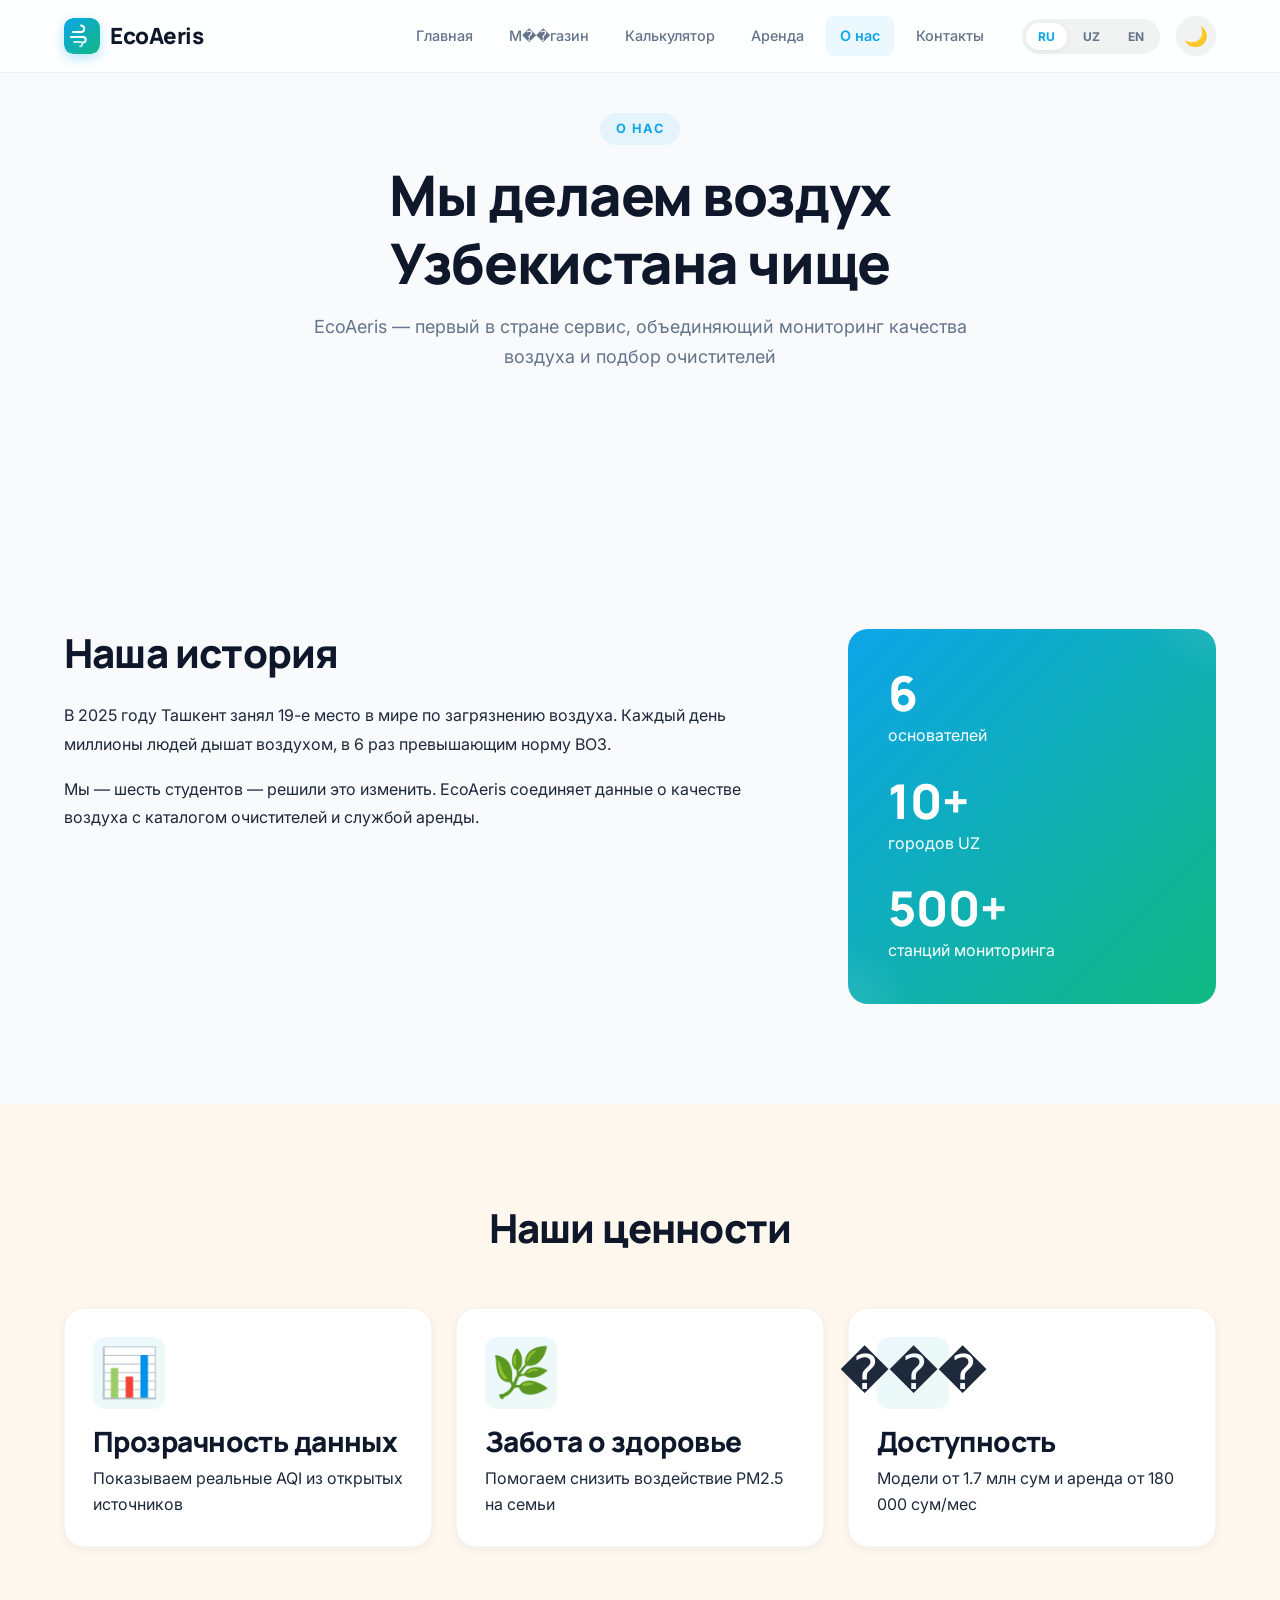
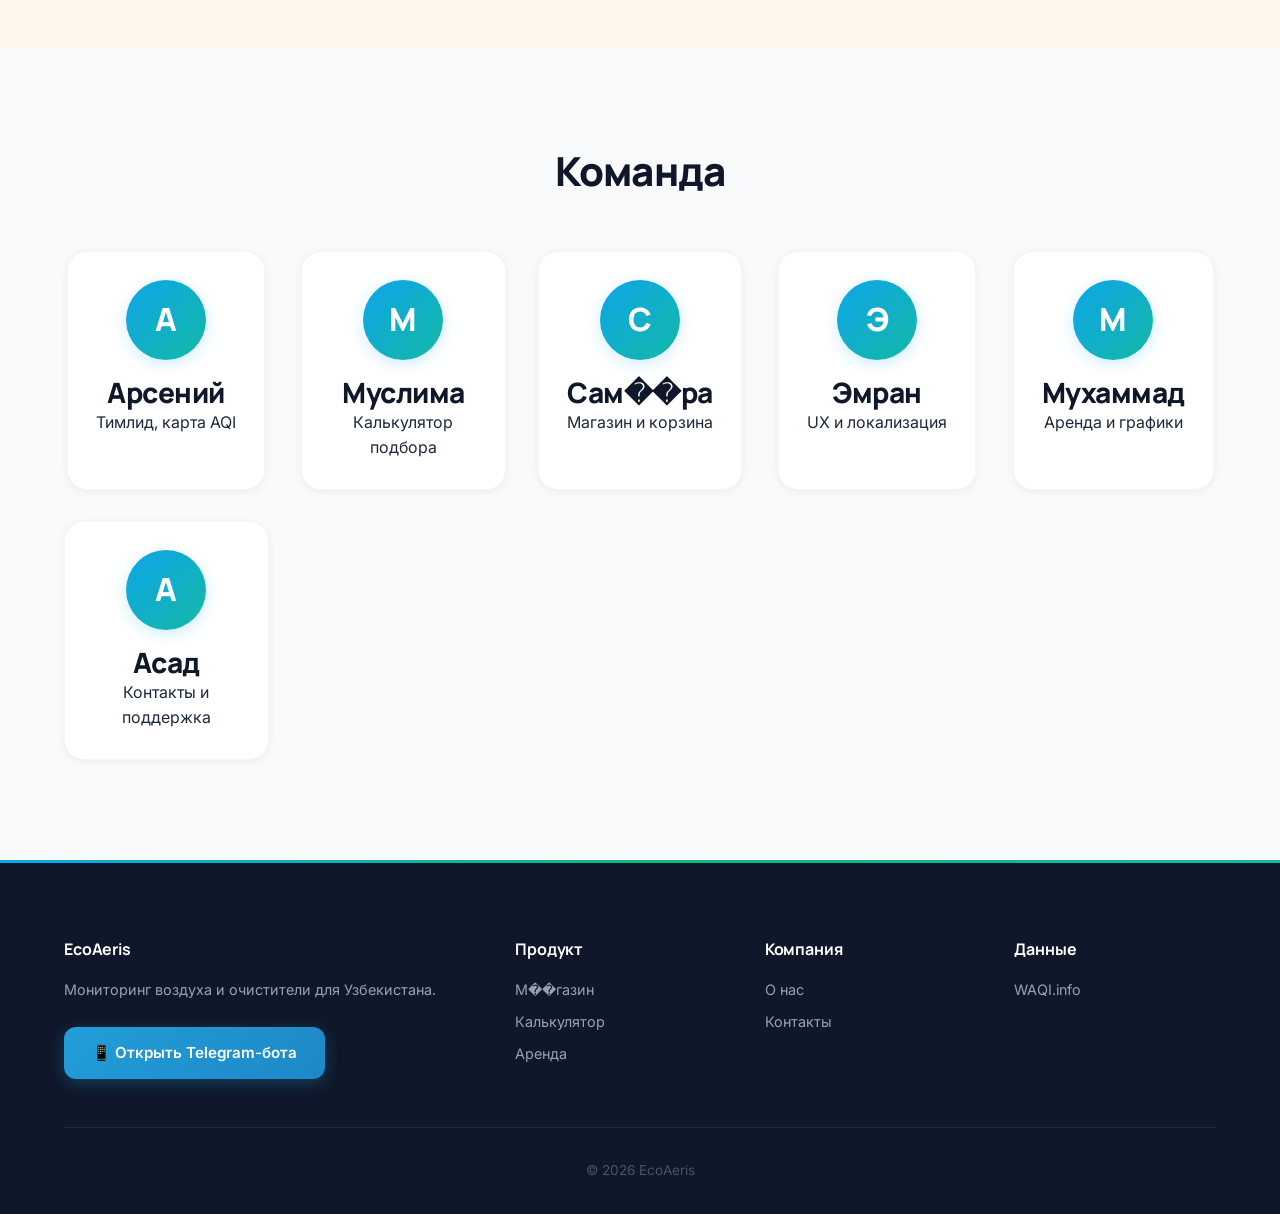
==== website/about.html @ d2a8dbe6 "EcoAeris — air quality monitoring & purifier rental website 6 pages: Home (AQI map), Shop (cart), Ca" ====
<!DOCTYPE html>
<html lang="ru" data-theme="light">
<head>
  <meta charset="UTF-8">
  <link rel="icon" href="favicon.svg" type="image/svg+xml">
  <meta name="viewport" content="width=device-width, initial-scale=1.0">
  <title>EcoAeris — О нас и наша миссия</title>

  <link rel="preconnect" href="https://fonts.googleapis.com">
  <link rel="preconnect" href="https://fonts.gstatic.com" crossorigin>
  <link href="https://fonts.googleapis.com/css2?family=Inter:wght@400;500;600&family=Manrope:wght@700;800&display=swap" rel="stylesheet">

  <link rel="stylesheet" href="assets/css/base.css">
  <link rel="stylesheet" href="assets/css/layout.css">
  <link rel="stylesheet" href="assets/css/components.css">
  <link rel="stylesheet" href="assets/css/about.css">
</head>
<body>

  <!-- HEADER с переключателями (это моё добавление — добавить во все страницы) -->
  <header class="site-header">
    <div class="container site-header__inner">
      <a href="index.html" class="logo"><img src="assets/images/logo.svg" alt="EcoAeris" class="logo__icon" width="36" height="36"><span>EcoAeris</span></a>
      <button class="nav-toggle" aria-label="Меню">☰</button>
      <nav class="nav">
        <a href="index.html" class="nav__link" data-i18n="nav.home">Главная</a>
        <a href="shop.html" class="nav__link" data-i18n="nav.shop">Магазин</a>
        <a href="calculator.html" class="nav__link" data-i18n="nav.calc">Калькулятор</a>
        <a href="pricing.html" class="nav__link" data-i18n="nav.rent">Аренда</a>
        <a href="about.html" class="nav__link active" data-i18n="nav.about">О нас</a>
        <a href="contact.html" class="nav__link" data-i18n="nav.contact">Контак��ы</a>

        <!-- Переключатель языка -->
        <div class="lang-switcher">
          <button class="lang-btn active" data-lang="ru">RU</button>
          <button class="lang-btn" data-lang="uz">UZ</button>
          <button class="lang-btn" data-lang="en">EN</button>
        </div>

        <!-- Переключатель темы -->
        <button class="theme-toggle" id="theme-toggle" aria-label="Переключить тему">
          <span class="theme-toggle__icon">���</span>
        </button>
      </nav>
    </div>
  </header>

  <main>
    <!-- HERO -->
    <section class="section about-hero">
      <div class="container">
        <header class="section__header">
          <span class="section__kicker" data-i18n="about.kicker">О нас</span>
          <h1 data-i18n="about.hero.title">Мы делаем воздух Узбекистана чище</h1>
          <p class="section__subtitle" data-i18n="about.hero.subtitle">
            EcoAeris — первый в стране сервис, объединяющий мониторинг качества воздуха и подбор очистителей
          </p>
        </header>
      </div>
    </section>

    <!-- STORY -->
    <section class="section">
      <div class="container about-grid">
        <article class="story-card">
          <h2 data-i18n="about.story.title">Наша история</h2>
          <p data-i18n="about.story.p1">
            В 2025 году Ташкент занял 19-е место в мире по загрязнению воздуха. Каждый день миллионы людей дышат воздухом, в 6 раз превышающим норму ВОЗ. При этом в стране не было ни одного сервиса, который одновременно показывает качество воздуха и помогает выбрать очиститель.
          </p>
          <p data-i18n="about.story.p2">
            Мы — шесть студентов — решили это изменить. EcoAeris соединяет данные о качестве воздуха с каталогом очистителей и службой аренды для бизнеса.
          </p>
        </article>
        <aside class="story-stats">
          <div class="stat"><b>6</b><span data-i18n="about.story.stat1">основателей</span></div>
          <div class="stat"><b>10+</b><span data-i18n="about.story.stat2">городов UZ</span></div>
          <div class="stat"><b>500+</b><span data-i18n="about.story.stat3">станций мониторинга</span></div>
        </aside>
      </div>
    </section>

    <!-- MISSION -->
    <section class="section section--warm">
      <div class="container">
        <header class="section__header">
          <h2 data-i18n="about.mission.title">Наши ценности</h2>
        </header>
        <div class="values-grid">
          <article class="card value-card">
            <div class="value-card__icon">📊</div>
            <h3 data-i18n="about.value1.title">Прозрачность данн��х</h3>
            <p data-i18n="about.value1.text">Показываем реальные AQI из открытых источников, без маркетинговых уловок</p>
          </article>
          <article class="card value-card">
            <div class="value-card__icon">🌿</div>
            <h3 data-i18n="about.value2.title">З��бота о здоровье</h3>
            <p data-i18n="about.value2.text">Помогаем снизить воздействие PM2.5 на семьи и сотрудников</p>
          </article>
          <article class="card value-card">
            <div class="value-card__icon">���</div>
            <h3 data-i18n="about.value3.title">Доступность</h3>
            <p data-i18n="about.value3.text">Модели от 1.7 млн сум и аренда от 180 000 сум/мес для любого бюджета</p>
          </article>
        </div>
      </div>
    </section>

    <!-- TEAM -->
    <section class="section">
      <div class="container">
        <header class="section__header">
          <h2 data-i18n="about.team.title">Команда</h2>
        </header>
        <div class="team-grid">
          <article class="card team-member">
            <div class="team-member__avatar">А</div>
            <h3>Арсений</h3>
            <p data-i18n="about.team.role.lead">Тимлид, карта AQI</p>
          </article>
          <article class="card team-member">
            <div class="team-member__avatar">М</div>
            <h3>Муслима</h3>
            <p data-i18n="about.team.role.calc">Калькулятор подбора</p>
          </article>
          <article class="card team-member">
            <div class="team-member__avatar">С</div>
            <h3>Сам��ра</h3>
            <p data-i18n="about.team.role.shop">Магазин и корзина</p>
          </article>
          <article class="card team-member">
            <div class="team-member__avatar">Э</div>
            <h3>Эмран</h3>
            <p data-i18n="about.team.role.ux">UX и локализаци��</p>
          </article>
          <article class="card team-member">
            <div class="team-member__avatar">М</div>
            <h3>Мухаммад</h3>
            <p data-i18n="about.team.role.data">Аренда и графики</p>
          </article>
          <article class="card team-member">
            <div class="team-member__avatar">А</div>
            <h3>Асад</h3>
            <p data-i18n="about.team.role.support">Контакты и подде��жка</p>
          </article>
        </div>
      </div>
    </section>
  </main>

  <!-- FOOTER (одинаковый + i18n) -->
  <footer class="site-footer">
    <div class="container">
      <div class="footer__grid">
        <div>
          <h3 class="footer__title">EcoAeris</h3>
          <p data-i18n="footer.tagline">Мониторинг воздуха и очистители для Узбекистана.</p>
          <a href="https://t.me/EcoAerisBot" target="_blank" class="footer__tg-btn" data-i18n="footer.bot">📱 Открыть Telegram-бота</a>
        </div>
        <div>
          <h4 class="footer__title" data-i18n="footer.product">Продукт</h4>
          <p><a href="shop.html" data-i18n="nav.shop">Магазин</a></p>
          <p><a href="calculator.html" data-i18n="nav.calc">Каль��улятор</a></p>
          <p><a href="pricing.html" data-i18n="nav.rent">��ренда</a></p>
        </div>
        <div>
          <h4 class="footer__title" data-i18n="footer.company">Компания</h4>
          <p><a href="about.html" data-i18n="nav.about">О нас</a></p>
          <p><a href="contact.html" data-i18n="nav.contact">Контакты</a></p>
        </div>
        <div>
          <h4 class="footer__title" data-i18n="footer.data">Да��ные</h4>
          <p>WAQI.info</p>
        </div>
      </div>
      <div class="footer__bottom">© <span id="footer-year">2026</span> EcoAeris</div>
    </div>
  </footer>

  <script src="assets/js/main.js"></script>
  <script src="assets/js/about.js"></script>
</body>
</html>
---- website/assets/css/base.css ----
/* ============================================================
   EcoAeris — BASE styles
   Переменные, reset, базовая типографика.
   Этот файл НЕ МЕНЯЕМ без согласования с тимлидом!
   ============================================================ */

/* --- CSS-переменные: палитра и размеры --- */
:root {
  /* Основная палитра бренда */
  --color-primary: #0EA5E9;        /* Небесно-голубой — акцент "воздух" */
  --color-primary-dark: #0284C7;   /* Тёмный голубой для hover */
  --color-secondary: #10B981;      /* Изумрудный — эко, clean */
  --color-secondary-dark: #059669;
  --color-accent: #14B8A6;         /* Бирюзовый */
  --color-warm: #FEF7ED;           /* Тёплый кремовый — фон секций */
  --color-danger: #EF4444;

  /* Нейтральные */
  --color-dark: #0F172A;           /* Slate 900 — тёмный текст */
  --color-text: #1E293B;           /* Основной текст */
  --color-muted: #64748B;          /* Серый второстепенный */
  --color-border: #E2E8F0;         /* Границы */
  --color-bg: #F8FAFC;             /* Фон страницы */
  --color-bg-alt: #F1F5F9;         /* Альтернативный фон */
  --color-white: #FFFFFF;

  /* AQI-цвета по US EPA (используем в карте и графиках) */
  --aqi-good: #00E400;
  --aqi-moderate: #FFFF00;
  --aqi-usg: #FF7E00;
  --aqi-unhealthy: #FF0000;
  --aqi-very-unhealthy: #8F3F97;
  --aqi-hazardous: #7E0023;

  /* Типографика */
  --font-heading: 'Manrope', 'Segoe UI', sans-serif;
  --font-body: 'Inter', 'Segoe UI', sans-serif;

  /* Размеры */
  --container-max: 1200px;
  --header-h: 72px;
  --radius-xs: 6px;
  --radius-sm: 8px;
  --radius-md: 12px;
  --radius-lg: 20px;
  --radius-xl: 28px;

  /* Тени */
  --shadow-xs: 0 1px 3px rgba(15, 23, 42, 0.04);
  --shadow-sm: 0 2px 8px rgba(15, 23, 42, 0.06);
  --shadow-md: 0 8px 24px rgba(15, 23, 42, 0.08);
  --shadow-lg: 0 20px 48px rgba(15, 23, 42, 0.12);
  --shadow-xl: 0 32px 64px rgba(15, 23, 42, 0.16);
  --shadow-primary: 0 8px 24px rgba(14, 165, 233, 0.25);

  /* Переходы */
  --transition: 0.3s cubic-bezier(0.4, 0, 0.2, 1);
  --transition-fast: 0.15s ease;
  --transition-slow: 0.5s cubic-bezier(0.4, 0, 0.2, 1);
}

/* --- Тёмная тема (активируется атрибутом data-theme="dark" на <html>) --- */
[data-theme="dark"] {
  --color-text: #F1F5F9;
  --color-dark: #F8FAFC;
  --color-bg: #0F172A;
  --color-bg-alt: #1E293B;
  --color-white: #1E293B;
  --color-muted: #94A3B8;
  --color-border: #334155;
  --color-warm: #1E293B;
}

/* --- Reset: обнуляем отступы и рамки --- */
*,
*::before,
*::after {
  margin: 0;
  padding: 0;
  box-sizing: border-box;
}

html {
  scroll-behavior: smooth;
  -webkit-text-size-adjust: 100%;
}

body {
  font-family: var(--font-body);
  font-size: 16px;
  line-height: 1.6;
  color: var(--color-text);
  background: var(--color-bg);
  -webkit-font-smoothing: antialiased;
  -moz-osx-font-smoothing: grayscale;
  overflow-x: hidden;
}

main {
  min-height: calc(100vh - var(--header-h));
}

/* --- Типографика --- */
h1, h2, h3, h4, h5, h6 {
  font-family: var(--font-heading);
  font-weight: 800;
  line-height: 1.2;
  color: var(--color-dark);
  letter-spacing: -0.02em;
  text-rendering: optimizeLegibility;
}

h1 { font-size: clamp(2rem, 5vw, 3.5rem); }
h2 { font-size: clamp(1.5rem, 4vw, 2.5rem); }
h3 { font-size: clamp(1.25rem, 3vw, 1.75rem); }

p { margin-bottom: 0; }

a {
  color: var(--color-primary);
  text-decoration: none;
  transition: color var(--transition);
}

a:hover {
  color: var(--color-secondary);
}

img {
  max-width: 100%;
  height: auto;
  display: block;
}

button {
  font-family: var(--font-body);
}

/* --- Утилиты --- */
.container {
  max-width: var(--container-max);
  margin: 0 auto;
  padding: 0 24px;
}

.section {
  padding: 100px 0;
}

.section--warm { background: var(--color-warm); }

/* Section header/kicker (shared across pages) */
.section__header {
  text-align: center;
  margin-bottom: 56px;
  max-width: 700px;
  margin-left: auto;
  margin-right: auto;
}

.section__kicker {
  display: inline-block;
  padding: 6px 16px;
  background: rgba(14, 165, 233, 0.08);
  color: var(--color-primary);
  font-size: 0.8rem;
  font-weight: 700;
  border-radius: 999px;
  margin-bottom: 16px;
  text-transform: uppercase;
  letter-spacing: 1.5px;
}

.section__subtitle {
  color: var(--color-muted);
  margin-top: 16px;
  font-size: 1.125rem;
  line-height: 1.7;
}

/* --- Скрытие для скринридеров --- */
.sr-only {
  position: absolute;
  width: 1px;
  height: 1px;
  padding: 0;
  margin: -1px;
  overflow: hidden;
  clip: rect(0, 0, 0, 0);
  border: 0;
}

/* --- Анимации появления --- */
@keyframes fadeInUp {
  from { opacity: 0; transform: translateY(24px); }
  to   { opacity: 1; transform: translateY(0); }
}

@keyframes fadeIn {
  from { opacity: 0; }
  to   { opacity: 1; }
}

/* --- Выделение текста --- */
::selection {
  background: rgba(14, 165, 233, 0.2);
  color: var(--color-dark);
}

/* --- Скроллбар --- */
::-webkit-scrollbar { width: 8px; }
::-webkit-scrollbar-track { background: var(--color-bg); }
::-webkit-scrollbar-thumb {
  background: var(--color-border);
  border-radius: 999px;
}
::-webkit-scrollbar-thumb:hover { background: var(--color-muted); }

/* --- Адаптив --- */
@media (max-width: 768px) {
  .section { padding: 60px 0; }
  .container { padding: 0 16px; }
  .section__header { margin-bottom: 40px; }
}

@media (max-width: 480px) {
  .section { padding: 48px 0; }
  html { font-size: 15px; }
}
---- website/assets/css/layout.css ----
/* ============================================================
   EcoAeris — LAYOUT
   Общий header, nav, footer. Одинаковые на всех 6 страницах.
   ============================================================ */

/* --- Header (glassmorphism) --- */
.site-header {
  position: sticky;
  top: 0;
  z-index: 100;
  background: rgba(255, 255, 255, 0.85);
  backdrop-filter: blur(20px);
  -webkit-backdrop-filter: blur(20px);
  border-bottom: 1px solid rgba(15, 23, 42, 0.06);
  transition: box-shadow var(--transition), background var(--transition);
}

.site-header:hover {
  background: rgba(255, 255, 255, 0.95);
  box-shadow: var(--shadow-sm);
}

.site-header__inner {
  display: flex;
  align-items: center;
  justify-content: space-between;
  height: var(--header-h);
}

/* --- Логотип --- */
.logo {
  display: flex;
  align-items: center;
  gap: 10px;
  font-family: var(--font-heading);
  font-size: 1.4rem;
  font-weight: 800;
  color: var(--color-dark);
  letter-spacing: -0.02em;
  transition: transform var(--transition);
}

.logo:hover {
  transform: scale(1.03);
  color: var(--color-dark);
}

.logo__icon {
  width: 36px;
  height: 36px;
  border-radius: 9px;
  display: block;
  flex-shrink: 0;
  box-shadow: 0 4px 12px rgba(14, 165, 233, 0.3);
  transition: transform var(--transition), box-shadow var(--transition);
}

.logo:hover .logo__icon {
  transform: rotate(-5deg) scale(1.08);
  box-shadow: 0 6px 16px rgba(14, 165, 233, 0.4);
}

/* --- Навигация --- */
.nav {
  display: flex;
  gap: 8px;
  align-items: center;
}

.nav__link {
  color: var(--color-muted);
  font-weight: 500;
  font-size: 0.9rem;
  padding: 8px 14px;
  border-radius: var(--radius-sm);
  position: relative;
  transition: all var(--transition);
}

.nav__link:hover {
  color: var(--color-primary);
  background: rgba(14, 165, 233, 0.06);
}

.nav__link.active {
  color: var(--color-primary);
  background: rgba(14, 165, 233, 0.08);
  font-weight: 600;
}

/* --- Мобильное меню --- */
.nav-toggle {
  display: none;
  background: none;
  border: none;
  font-size: 1.4rem;
  cursor: pointer;
  width: 44px;
  height: 44px;
  border-radius: var(--radius-sm);
  transition: background var(--transition);
  color: var(--color-dark);
}

.nav-toggle:hover {
  background: var(--color-bg-alt);
}

@media (max-width: 768px) {
  .nav {
    display: none;
    animation: fadeInUp 0.3s ease;
  }
  .nav.open {
    display: flex;
    position: fixed;
    top: var(--header-h);
    right: 0;
    left: 0;
    bottom: 0;
    flex-direction: column;
    background: rgba(255, 255, 255, 0.98);
    backdrop-filter: blur(20px);
    -webkit-backdrop-filter: blur(20px);
    padding: 24px;
    gap: 4px;
    overflow-y: auto;
  }
  .nav.open .nav__link {
    font-size: 1.1rem;
    padding: 14px 16px;
    border-radius: var(--radius-md);
  }
  .nav.open .nav__link:hover,
  .nav.open .nav__link.active {
    background: rgba(14, 165, 233, 0.08);
  }
  .nav-toggle { display: flex; align-items: center; justify-content: center; }
}

/* --- Footer --- */
.site-footer {
  background: var(--color-dark);
  color: #94A3B8;
  padding: 80px 0 32px;
  position: relative;
}

/* Градиентная линия сверху */
.site-footer::before {
  content: '';
  position: absolute;
  top: 0;
  left: 0;
  right: 0;
  height: 3px;
  background: linear-gradient(90deg, var(--color-primary), var(--color-secondary), var(--color-accent));
}

.site-footer a {
  color: #94A3B8;
  transition: color var(--transition);
}
.site-footer a:hover { color: white; }

.footer__grid {
  display: grid;
  grid-template-columns: 2fr 1fr 1fr 1fr;
  gap: 48px;
  margin-bottom: 48px;
  align-items: start;
}

.footer__title {
  color: white;
  font-weight: 700;
  margin-bottom: 20px;
  font-size: 1rem;
  letter-spacing: -0.01em;
}

.footer__grid p {
  margin-bottom: 10px;
  font-size: 0.9rem;
  line-height: 1.5;
}

.footer__tg-btn {
  display: inline-flex;
  align-items: center;
  gap: 10px;
  padding: 14px 28px;
  background: linear-gradient(135deg, #229ED9, #1E88C7);
  color: white !important;
  border-radius: var(--radius-md);
  font-weight: 600;
  font-size: 0.95rem;
  transition: all var(--transition);
  margin-top: 16px;
  box-shadow: 0 4px 16px rgba(34, 158, 217, 0.3);
}

.footer__tg-btn:hover {
  transform: translateY(-3px);
  box-shadow: 0 8px 24px rgba(34, 158, 217, 0.4);
}

.footer__bottom {
  padding-top: 32px;
  border-top: 1px solid rgba(255, 255, 255, 0.08);
  text-align: center;
  font-size: 0.85rem;
  color: #475569;
}

@media (max-width: 768px) {
  .footer__grid {
    grid-template-columns: 1fr 1fr;
    gap: 32px;
  }
  .site-footer { padding: 60px 0 24px; }
}

@media (max-width: 480px) {
  .footer__grid {
    grid-template-columns: 1fr;
    gap: 24px;
  }
}
---- website/assets/css/components.css ----
/* ============================================================
   EcoAeris — COMPONENTS
   Переиспользуемые UI-компоненты (кнопки, карточки, бейджи).
   ============================================================ */

/* --- Кнопки --- */
.btn {
  display: inline-flex;
  align-items: center;
  justify-content: center;
  gap: 8px;
  padding: 12px 28px;
  border-radius: var(--radius-md);
  font-family: var(--font-body);
  font-weight: 600;
  font-size: 0.95rem;
  cursor: pointer;
  border: none;
  transition: all var(--transition);
  text-decoration: none;
  position: relative;
  overflow: hidden;
  white-space: nowrap;
}

.btn--primary {
  background: linear-gradient(135deg, var(--color-primary), var(--color-primary-dark));
  color: white;
  box-shadow: 0 4px 14px rgba(14, 165, 233, 0.25);
}

.btn--primary:hover {
  background: linear-gradient(135deg, var(--color-primary-dark), var(--color-primary));
  color: white;
  transform: translateY(-2px);
  box-shadow: 0 8px 24px rgba(14, 165, 233, 0.35);
}

.btn--primary:active {
  transform: translateY(0);
  box-shadow: 0 2px 8px rgba(14, 165, 233, 0.2);
}

.btn--secondary {
  background: transparent;
  color: var(--color-primary);
  border: 2px solid var(--color-primary);
}

.btn--secondary:hover {
  background: var(--color-primary);
  color: white;
  transform: translateY(-2px);
  box-shadow: var(--shadow-primary);
}

.btn--large {
  padding: 16px 36px;
  font-size: 1.05rem;
}

.btn:disabled {
  opacity: 0.5;
  cursor: not-allowed;
  transform: none !important;
  box-shadow: none !important;
}

/* --- Карточка (универсальная) --- */
.card {
  background: var(--color-white);
  border-radius: var(--radius-lg);
  padding: 28px;
  box-shadow: var(--shadow-sm);
  border: 1px solid rgba(15, 23, 42, 0.04);
  transition: transform var(--transition), box-shadow var(--transition);
}

.card:hover {
  transform: translateY(-6px);
  box-shadow: var(--shadow-md);
}

/* --- AQI-бейдж: цвет зависит от значения --- */
.aqi-badge {
  display: inline-flex;
  align-items: center;
  gap: 6px;
  padding: 6px 14px;
  border-radius: 999px;
  font-weight: 700;
  font-size: 0.8rem;
  color: white;
  letter-spacing: 0.3px;
  white-space: nowrap;
}

.aqi-badge--good { background: var(--aqi-good); color: #064E3B; }
.aqi-badge--moderate { background: var(--aqi-moderate); color: #78350F; }
.aqi-badge--usg { background: var(--aqi-usg); color: white; }
.aqi-badge--unhealthy { background: var(--aqi-unhealthy); color: white; }
.aqi-badge--very-unhealthy { background: var(--aqi-very-unhealthy); color: white; }
.aqi-badge--hazardous { background: var(--aqi-hazardous); color: white; }

/* --- Пустое состояние --- */
.empty {
  text-align: center;
  color: var(--color-muted);
  padding: 48px 24px;
  font-size: 1rem;
}
---- website/assets/css/about.css ----
/* ============================================================
   ABOUT — improved CSS
   Dark theme via [data-theme] + smooth transitions + entrance anims
   ============================================================ */

/* --- Entrance animations --- */
@keyframes aboutFadeInUp {
  from { opacity: 0; transform: translateY(28px); }
  to   { opacity: 1; transform: translateY(0); }
}

@keyframes aboutScaleIn {
  from { opacity: 0; transform: scale(0.92); }
  to   { opacity: 1; transform: scale(1); }
}

@keyframes aboutSlideInLeft {
  from { opacity: 0; transform: translateX(-32px); }
  to   { opacity: 1; transform: translateX(0); }
}

@keyframes aboutSlideInRight {
  from { opacity: 0; transform: translateX(32px); }
  to   { opacity: 1; transform: translateX(0); }
}

@keyframes avatarPulse {
  0%, 100% { box-shadow: 0 0 0 0 rgba(14, 165, 233, 0.3); }
  50%      { box-shadow: 0 0 0 10px rgba(14, 165, 233, 0); }
}

/* --- Body transition for theme switching --- */
body {
  transition: background-color var(--transition-slow), color var(--transition-slow);
}

/* --- Lang switcher in header --- */
.lang-switcher {
  display: flex;
  gap: 4px;
  background: rgba(0, 0, 0, 0.05);
  border-radius: 999px;
  padding: 4px;
  margin-left: 16px;
  transition: background var(--transition);
}

[data-theme="dark"] .lang-switcher {
  background: rgba(255, 255, 255, 0.08);
}

.lang-btn {
  padding: 6px 12px;
  border: 0;
  background: transparent;
  border-radius: 999px;
  font-family: var(--font-body);
  font-size: 0.75rem;
  font-weight: 700;
  cursor: pointer;
  color: var(--color-muted);
  transition: all var(--transition);
  position: relative;
  overflow: hidden;
}

.lang-btn::before {
  content: "";
  position: absolute;
  inset: 0;
  border-radius: 999px;
  background: linear-gradient(135deg, var(--color-primary), var(--color-secondary));
  opacity: 0;
  transition: opacity var(--transition);
  z-index: 0;
}

.lang-btn:hover {
  color: var(--color-primary);
}

.lang-btn.active {
  background: var(--color-white);
  color: var(--color-primary);
  box-shadow: var(--shadow-sm);
}

.lang-btn.active:hover::before {
  opacity: 0;
}

[data-theme="dark"] .lang-btn {
  color: var(--color-muted);
}

[data-theme="dark"] .lang-btn.active {
  background: rgba(255, 255, 255, 0.12);
  color: var(--color-primary);
  box-shadow: 0 2px 8px rgba(14, 165, 233, 0.15);
}

/* --- Theme toggle button --- */
.theme-toggle {
  width: 40px;
  height: 40px;
  border: 0;
  border-radius: 50%;
  background: rgba(0, 0, 0, 0.05);
  cursor: pointer;
  font-size: 1.2rem;
  margin-left: 8px;
  transition: transform var(--transition), background var(--transition),
              box-shadow var(--transition);
  display: inline-flex;
  align-items: center;
  justify-content: center;
}

.theme-toggle:hover {
  transform: rotate(20deg) scale(1.1);
  background: rgba(14, 165, 233, 0.1);
  box-shadow: 0 0 0 4px rgba(14, 165, 233, 0.08);
}

.theme-toggle:active {
  transform: rotate(20deg) scale(0.95);
}

[data-theme="dark"] .theme-toggle {
  background: rgba(255, 255, 255, 0.08);
}

[data-theme="dark"] .theme-toggle:hover {
  background: rgba(255, 255, 255, 0.14);
  box-shadow: 0 0 0 4px rgba(250, 204, 21, 0.1);
}

/* --- Hero --- */
.about-hero {
  padding-top: 40px;
  animation: aboutFadeInUp 0.7s ease-out both;
}

/* --- Story (two columns) --- */
.about-grid {
  display: grid;
  grid-template-columns: 2fr 1fr;
  gap: 48px;
  align-items: start;
}

.story-card {
  animation: aboutSlideInLeft 0.6s ease-out both;
  animation-delay: 0.15s;
}

.story-card h2 {
  margin-bottom: 24px;
}

.story-card p {
  margin-bottom: 16px;
  line-height: 1.8;
  color: var(--color-text);
}

/* --- Story stats sidebar --- */
.story-stats {
  background: linear-gradient(135deg, var(--color-primary), var(--color-secondary));
  padding: 40px;
  border-radius: var(--radius-lg);
  color: white;
  display: flex;
  flex-direction: column;
  gap: 28px;
  position: relative;
  overflow: hidden;
  animation: aboutSlideInRight 0.6s ease-out both;
  animation-delay: 0.25s;
}

.story-stats::before {
  content: "";
  position: absolute;
  top: -40%;
  right: -30%;
  width: 200px;
  height: 200px;
  background: radial-gradient(circle, rgba(255, 255, 255, 0.15) 0%, transparent 70%);
  border-radius: 50%;
  pointer-events: none;
}

.story-stats::after {
  content: "";
  position: absolute;
  bottom: -20%;
  left: -20%;
  width: 140px;
  height: 140px;
  background: radial-gradient(circle, rgba(255, 255, 255, 0.1) 0%, transparent 70%);
  border-radius: 50%;
  pointer-events: none;
}

.stat {
  position: relative;
  z-index: 1;
  transition: transform var(--transition);
}

.stat:hover {
  transform: translateX(4px);
}

.stat b {
  font-family: var(--font-heading);
  font-size: 3rem;
  font-weight: 800;
  display: block;
  line-height: 1;
  margin-bottom: 6px;
  background: linear-gradient(135deg, #fff 30%, rgba(255, 255, 255, 0.75));
  -webkit-background-clip: text;
  -webkit-text-fill-color: transparent;
  background-clip: text;
}

/* --- Values grid --- */
.values-grid {
  display: grid;
  grid-template-columns: repeat(auto-fit, minmax(260px, 1fr));
  gap: 24px;
  justify-items: center;
}

.value-card {
  animation: aboutFadeInUp 0.5s ease-out both;
  transition: transform var(--transition), box-shadow var(--transition);
}

.value-card:nth-child(1) { animation-delay: 0.1s; }
.value-card:nth-child(2) { animation-delay: 0.2s; }
.value-card:nth-child(3) { animation-delay: 0.3s; }
.value-card:nth-child(4) { animation-delay: 0.4s; }

.value-card:hover {
  transform: translateY(-4px);
  box-shadow: var(--shadow-lg);
}

.value-card__icon {
  font-size: 3rem;
  margin-bottom: 16px;
  width: 72px;
  height: 72px;
  display: flex;
  align-items: center;
  justify-content: center;
  border-radius: var(--radius-md);
  background: linear-gradient(135deg, rgba(14, 165, 233, 0.08), rgba(16, 185, 129, 0.08));
  transition: transform var(--transition), background var(--transition);
}

.value-card:hover .value-card__icon {
  transform: scale(1.1);
  background: linear-gradient(135deg, rgba(14, 165, 233, 0.14), rgba(16, 185, 129, 0.14));
}

[data-theme="dark"] .value-card__icon {
  background: linear-gradient(135deg, rgba(14, 165, 233, 0.15), rgba(16, 185, 129, 0.15));
}

[data-theme="dark"] .value-card:hover .value-card__icon {
  background: linear-gradient(135deg, rgba(14, 165, 233, 0.25), rgba(16, 185, 129, 0.25));
}

.value-card h3 {
  margin-bottom: 8px;
}

/* --- Team grid --- */
.team-grid {
  display: grid;
  grid-template-columns: repeat(auto-fit, minmax(180px, 1fr));
  gap: 32px;
  justify-items: center;
}

.team-member {
  text-align: center;
  animation: aboutScaleIn 0.5s ease-out both;
  transition: transform var(--transition);
}

.team-member:nth-child(1) { animation-delay: 0.1s; }
.team-member:nth-child(2) { animation-delay: 0.18s; }
.team-member:nth-child(3) { animation-delay: 0.26s; }
.team-member:nth-child(4) { animation-delay: 0.34s; }
.team-member:nth-child(5) { animation-delay: 0.42s; }
.team-member:nth-child(6) { animation-delay: 0.5s; }

.team-member:hover {
  transform: translateY(-6px);
}

.team-member__avatar {
  width: 80px;
  height: 80px;
  margin: 0 auto 16px;
  border-radius: 50%;
  background: linear-gradient(135deg, var(--color-primary), var(--color-accent), var(--color-secondary));
  background-size: 200% 200%;
  color: white;
  font-family: var(--font-heading);
  font-size: 2rem;
  font-weight: 800;
  display: flex;
  align-items: center;
  justify-content: center;
  box-shadow: 0 4px 16px rgba(14, 165, 233, 0.2);
  transition: transform var(--transition), box-shadow var(--transition),
              background-position 0.8s ease;
  position: relative;
}

.team-member:hover .team-member__avatar {
  transform: scale(1.1);
  box-shadow: 0 8px 24px rgba(14, 165, 233, 0.3);
  background-position: 100% 100%;
  animation: avatarPulse 1.5s ease-in-out;
}

.team-member__avatar::after {
  content: "";
  position: absolute;
  inset: -3px;
  border-radius: 50%;
  background: linear-gradient(135deg, var(--color-primary), var(--color-secondary));
  z-index: -1;
  opacity: 0;
  transition: opacity var(--transition);
}

.team-member:hover .team-member__avatar::after {
  opacity: 0.3;
}

/* --- Responsive: 1024px --- */
@media (max-width: 1024px) {
  .about-grid {
    grid-template-columns: 1.5fr 1fr;
    gap: 36px;
  }

  .values-grid {
    grid-template-columns: repeat(2, 1fr);
  }

  .team-grid {
    grid-template-columns: repeat(3, 1fr);
  }
}

/* --- Responsive: 768px --- */
@media (max-width: 768px) {
  .about-grid {
    grid-template-columns: 1fr;
  }

  .story-stats {
    flex-direction: row;
    flex-wrap: wrap;
    padding: 28px;
  }

  .stat {
    flex: 1 1 45%;
    min-width: 120px;
  }

  .stat b {
    font-size: 2.4rem;
  }

  .values-grid {
    grid-template-columns: repeat(2, 1fr);
    gap: 16px;
  }

  .value-card__icon {
    width: 60px;
    height: 60px;
    font-size: 2.4rem;
  }

  .team-grid {
    grid-template-columns: repeat(2, 1fr);
    gap: 24px;
  }

  .lang-switcher {
    order: 99;
    margin: 8px 0;
  }
}

/* --- Responsive: 480px --- */
@media (max-width: 480px) {
  .about-hero {
    padding-top: 24px;
  }

  .story-stats {
    flex-direction: column;
    padding: 24px;
    gap: 20px;
  }

  .stat b {
    font-size: 2rem;
  }

  .values-grid {
    grid-template-columns: 1fr;
  }

  .team-grid {
    grid-template-columns: repeat(2, 1fr);
    gap: 16px;
  }

  .team-member__avatar {
    width: 64px;
    height: 64px;
    font-size: 1.6rem;
  }

  .lang-switcher {
    margin-left: 0;
  }
}

/* --- Dark theme overrides --- */
[data-theme="dark"] body {
  background: var(--color-bg);
  color: var(--color-text);
}

[data-theme="dark"] .site-header {
  background: rgba(15, 23, 42, 0.92);
  border-bottom-color: var(--color-border);
  backdrop-filter: blur(12px);
  -webkit-backdrop-filter: blur(12px);
}

[data-theme="dark"] .logo {
  color: var(--color-text);
}

[data-theme="dark"] .nav__link {
  color: var(--color-muted);
}

[data-theme="dark"] .nav__link:hover {
  color: var(--color-primary);
}

[data-theme="dark"] .card,
[data-theme="dark"] .story-card {
  background: var(--color-bg-alt);
  color: var(--color-text);
  border-color: var(--color-border);
}

[data-theme="dark"] .card:hover,
[data-theme="dark"] .story-card:hover {
  border-color: rgba(14, 165, 233, 0.2);
}

[data-theme="dark"] h1,
[data-theme="dark"] h2,
[data-theme="dark"] h3 {
  color: var(--color-dark);
}

[data-theme="dark"] .story-stats {
  box-shadow: 0 20px 48px rgba(0, 0, 0, 0.3);
}

[data-theme="dark"] .value-card {
  border-color: var(--color-border);
}

[data-theme="dark"] .team-member__avatar {
  box-shadow: 0 4px 16px rgba(14, 165, 233, 0.3);
}

[data-theme="dark"] .section--warm {
  background: var(--color-warm);
}

[data-theme="dark"] .story-card p {
  color: var(--color-text);
}
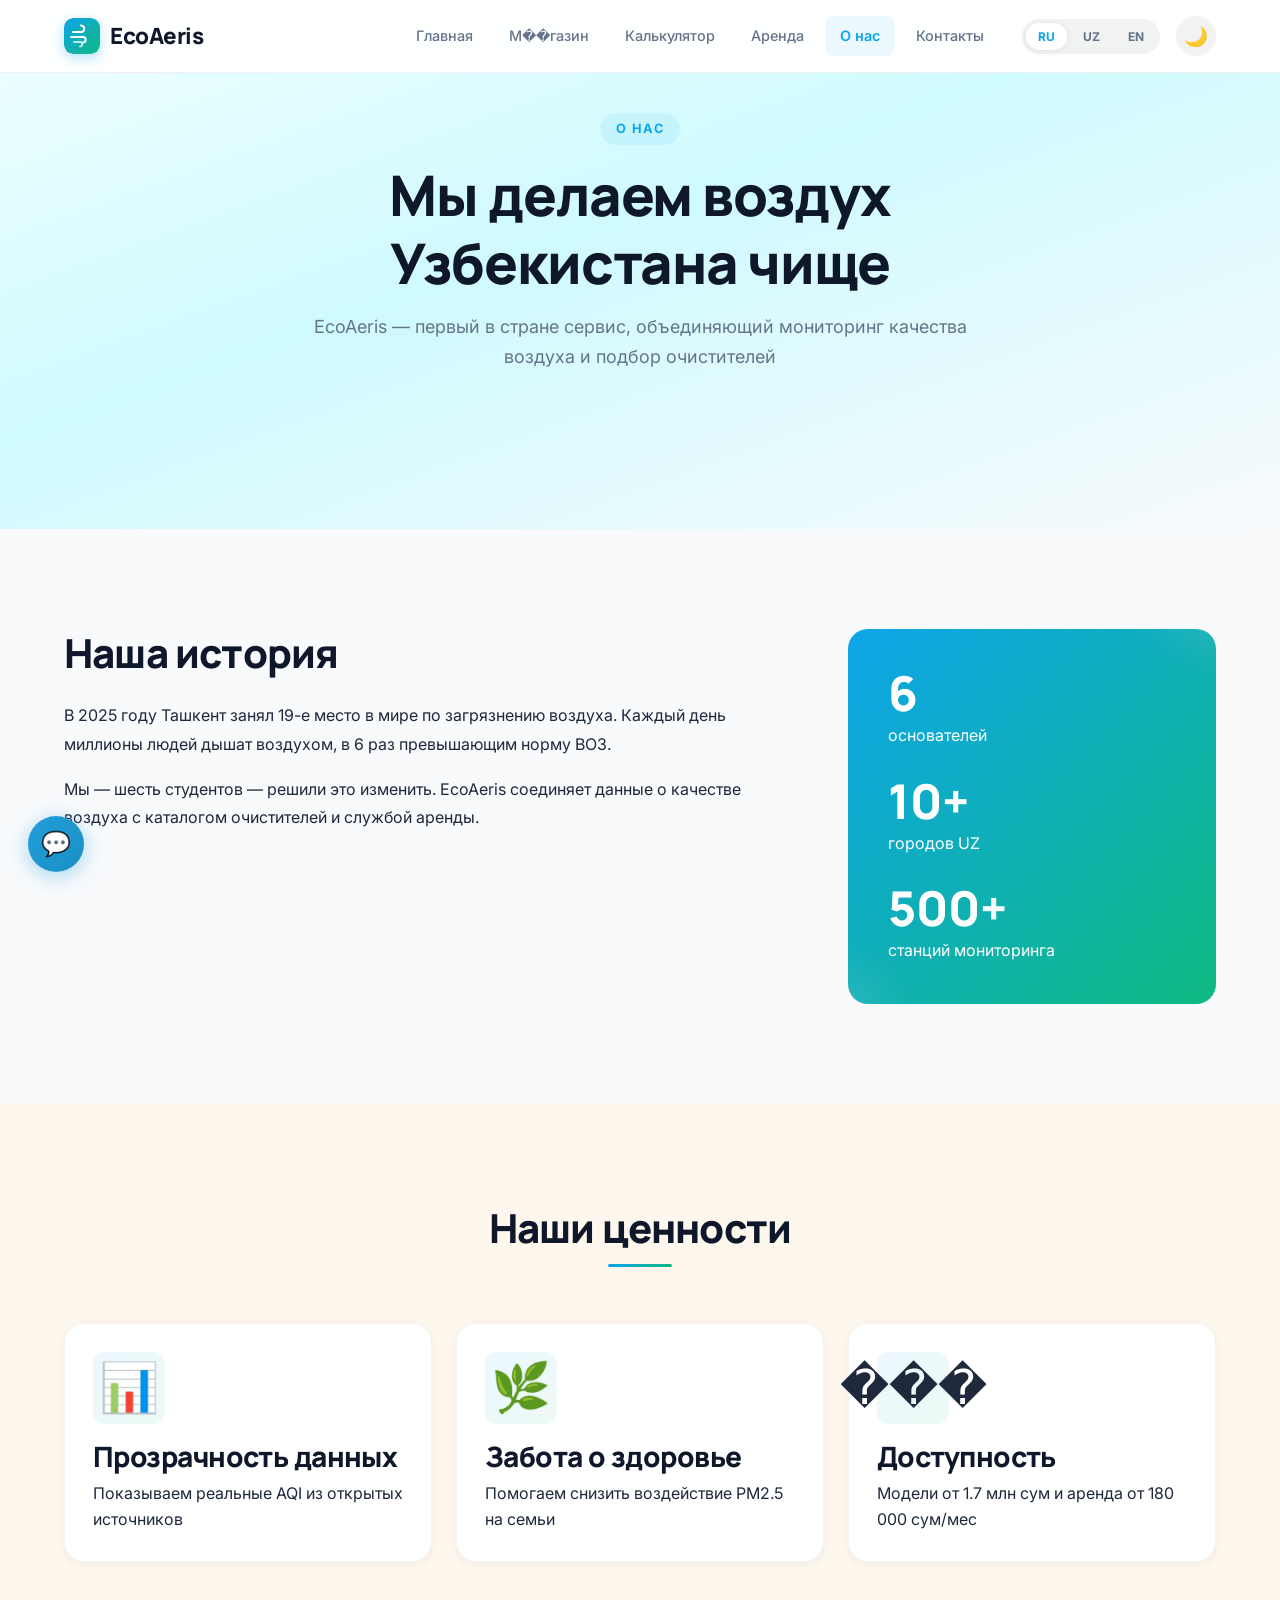
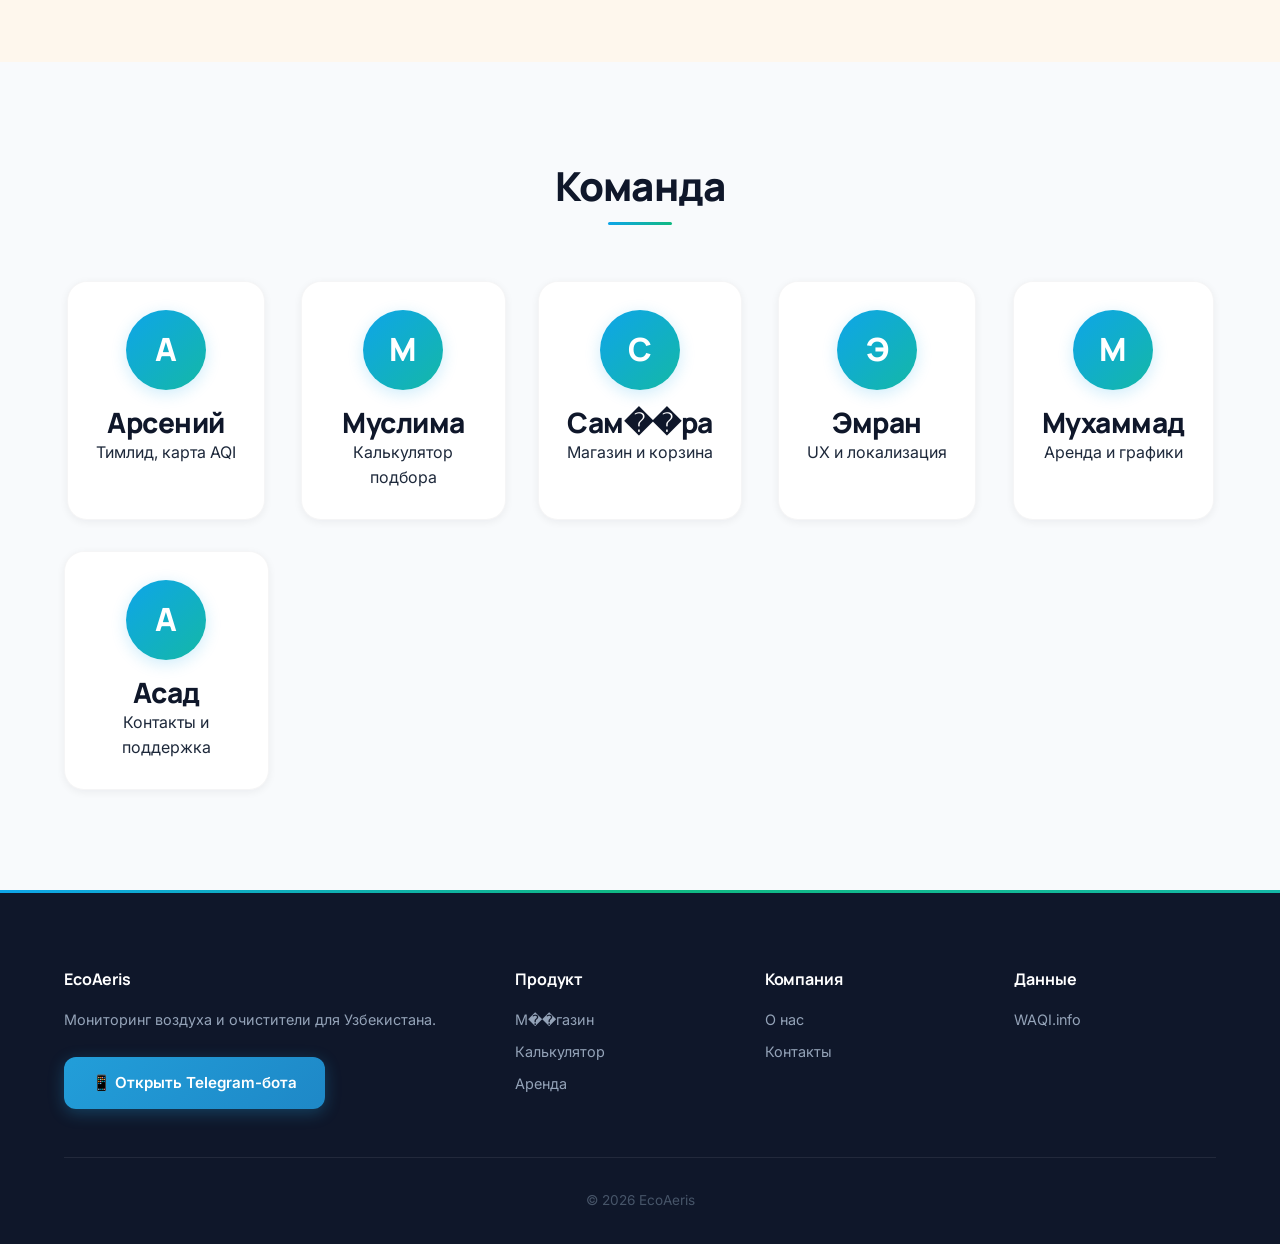
==== commit e0d53af5: "Add Telegram bot, improve calculator algorithm, fix design, add per-page accents - Telegram bot (aio" ====
--- a/website/about.html
+++ b/website/about.html
@@ -154,7 +154,7 @@
         <div>
           <h3 class="footer__title">EcoAeris</h3>
           <p data-i18n="footer.tagline">Мониторинг воздуха и очистители для Узбекистана.</p>
-          <a href="https://t.me/EcoAerisBot" target="_blank" class="footer__tg-btn" data-i18n="footer.bot">📱 Открыть Telegram-бота</a>
+          <a href="https://t.me/EcoAerisBot?start=website" target="_blank" class="footer__tg-btn" data-i18n="footer.bot">📱 Открыть Telegram-бота</a>
         </div>
         <div>
           <h4 class="footer__title" data-i18n="footer.product">Продукт</h4>
@@ -178,5 +178,6 @@
 
   <script src="assets/js/main.js"></script>
   <script src="assets/js/about.js"></script>
+<a href="https://t.me/EcoAerisBot?start=website" target="_blank" class="tg-float" aria-label="Telegram бот">💬</a>
 </body>
 </html>
--- a/website/assets/css/base.css
+++ b/website/assets/css/base.css
@@ -178,6 +178,16 @@
   line-height: 1.7;
 }
 
+.section__header h2::after {
+  content: '';
+  display: block;
+  width: 64px;
+  height: 3px;
+  margin: 12px auto 0;
+  background: linear-gradient(90deg, var(--color-primary), var(--color-secondary));
+  border-radius: 999px;
+}
+
 /* --- Скрытие для скринридеров --- */
 .sr-only {
   position: absolute;
--- a/website/assets/css/layout.css
+++ b/website/assets/css/layout.css
@@ -65,6 +65,8 @@
   display: flex;
   gap: 8px;
   align-items: center;
+  flex-wrap: wrap;
+  overflow-x: hidden;
 }
 
 .nav__link {
@@ -227,3 +229,24 @@
     gap: 24px;
   }
 }
+
+/* --- Floating Telegram button --- */
+.tg-float {
+  position: fixed; bottom: 28px; left: 28px;
+  width: 56px; height: 56px;
+  background: linear-gradient(135deg, #229ED9, #1a8fc4);
+  color: white; border-radius: 50%;
+  display: flex; align-items: center; justify-content: center;
+  font-size: 1.5rem; text-decoration: none;
+  box-shadow: 0 4px 20px rgba(34, 158, 217, 0.4);
+  z-index: 80;
+  transition: transform 0.3s, box-shadow 0.3s;
+}
+.tg-float:hover {
+  transform: scale(1.1) translateY(-2px);
+  box-shadow: 0 8px 28px rgba(34, 158, 217, 0.5);
+  color: white;
+}
+@media (max-width: 480px) {
+  .tg-float { width: 48px; height: 48px; bottom: 20px; left: 16px; font-size: 1.25rem; }
+}
--- a/website/assets/css/components.css
+++ b/website/assets/css/components.css
@@ -79,6 +79,7 @@
 .card:hover {
   transform: translateY(-6px);
   box-shadow: var(--shadow-md);
+  border-left: 3px solid var(--color-primary);
 }
 
 /* --- AQI-бейдж: цвет зависит от значения --- */
--- a/website/assets/css/about.css
+++ b/website/assets/css/about.css
@@ -139,6 +139,7 @@
 .about-hero {
   padding-top: 40px;
   animation: aboutFadeInUp 0.7s ease-out both;
+  background: linear-gradient(160deg, #ECFEFF 0%, #CFFAFE 40%, var(--color-bg) 100%);
 }
 
 /* --- Story (two columns) --- */
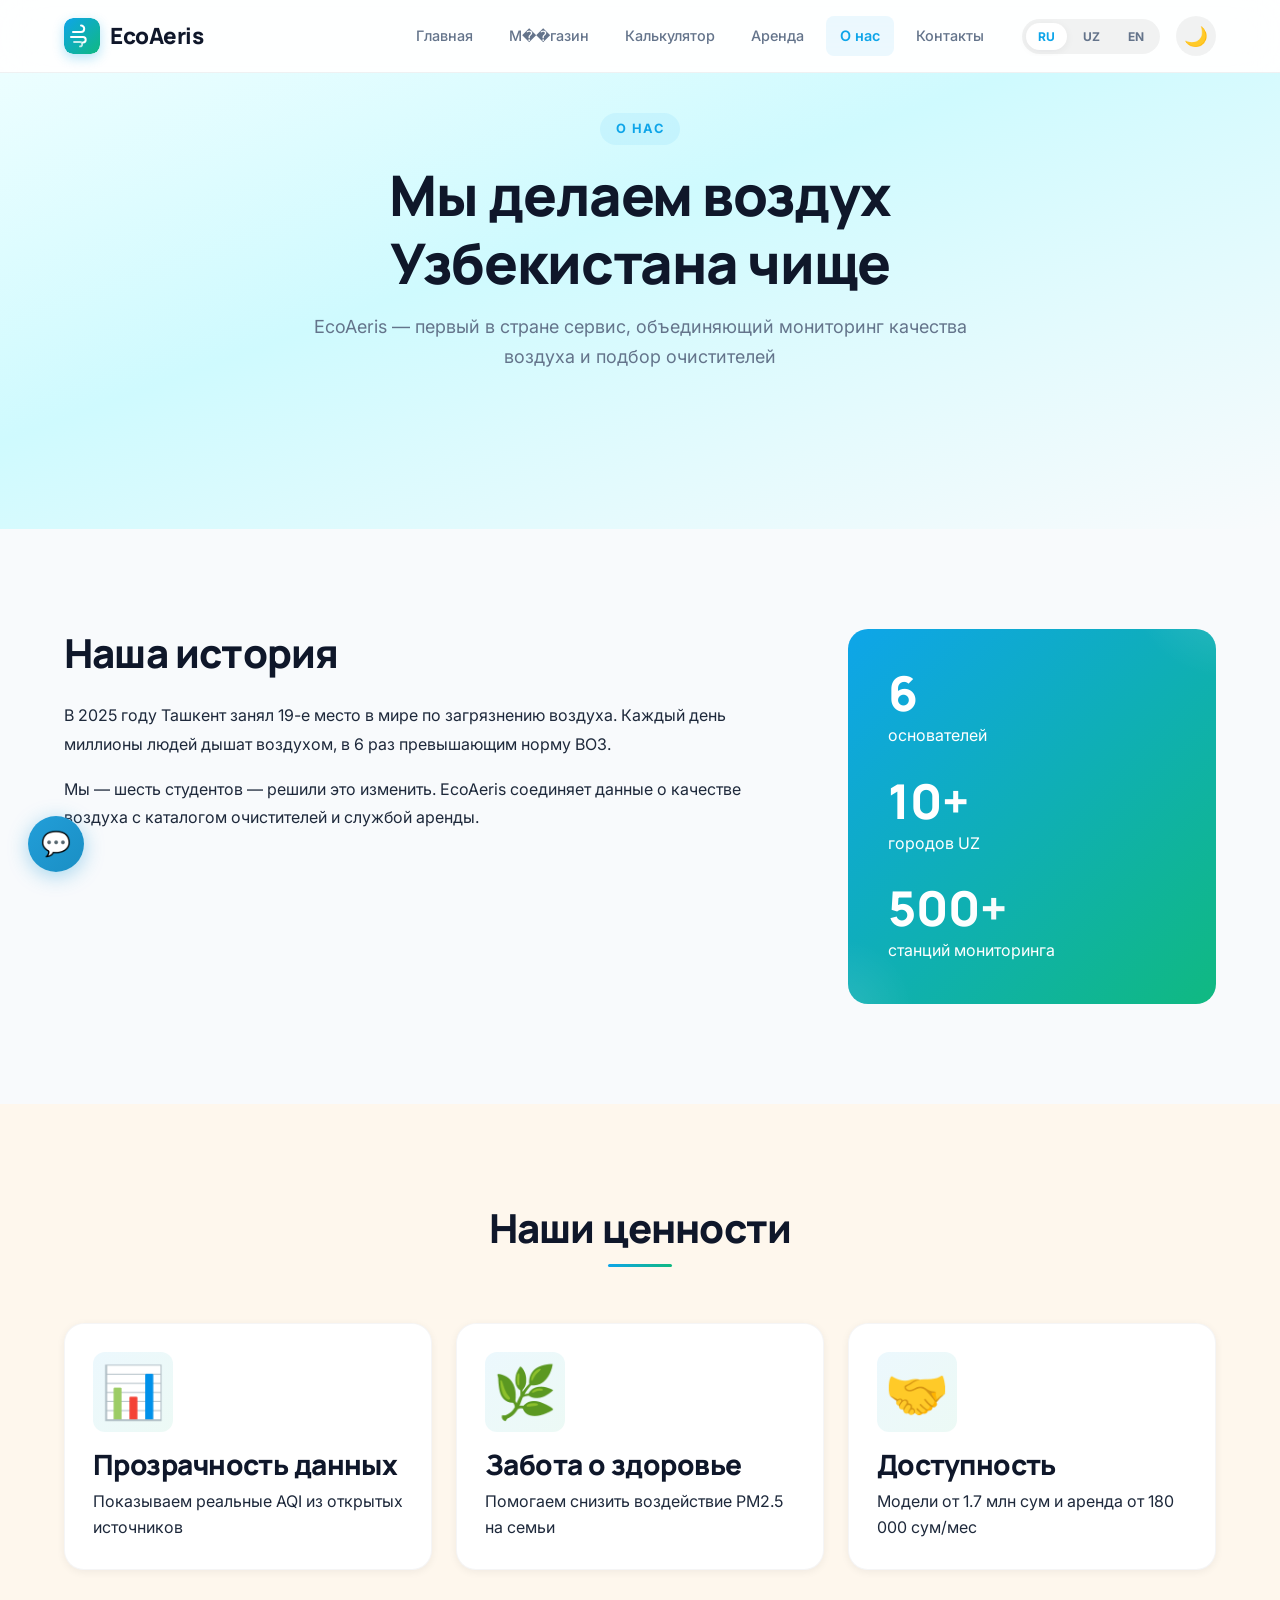
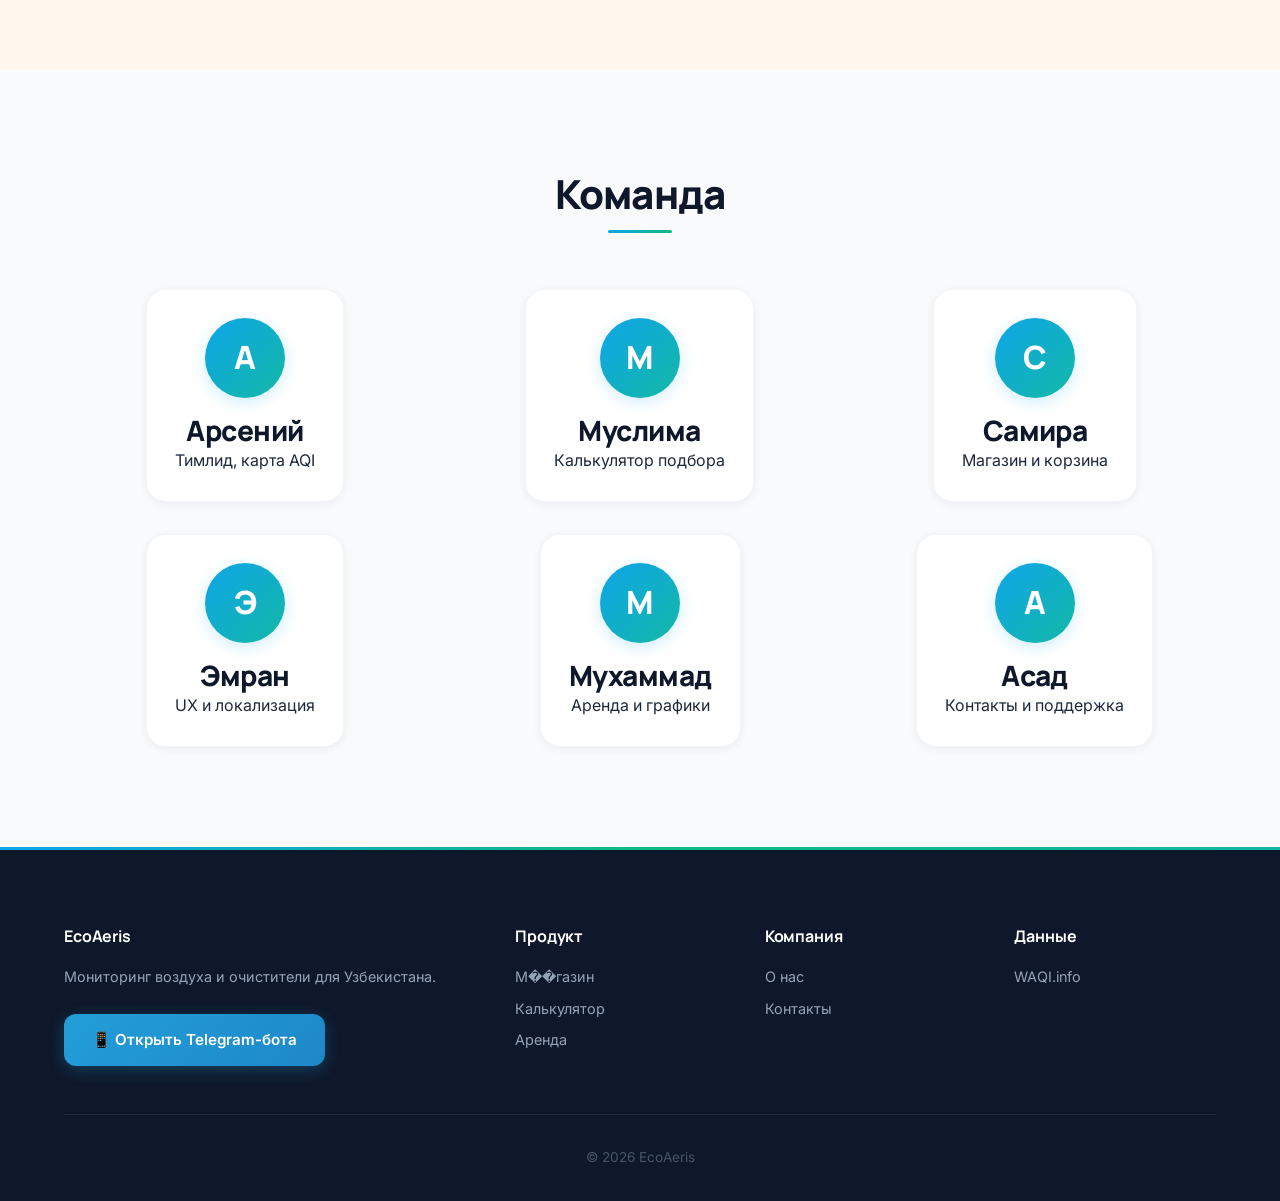
==== commit d8f7736e: "Fix map fallback, broken text, steps layout, design polish - Map: fallback AQI data for all 10 citie" ====
--- a/website/about.html
+++ b/website/about.html
@@ -28,7 +28,7 @@
         <a href="calculator.html" class="nav__link" data-i18n="nav.calc">Калькулятор</a>
         <a href="pricing.html" class="nav__link" data-i18n="nav.rent">Аренда</a>
         <a href="about.html" class="nav__link active" data-i18n="nav.about">О нас</a>
-        <a href="contact.html" class="nav__link" data-i18n="nav.contact">Контак��ы</a>
+        <a href="contact.html" class="nav__link" data-i18n="nav.contact">Контакты</a>
 
         <!-- Переключатель языка -->
         <div class="lang-switcher">
@@ -39,7 +39,7 @@
 
         <!-- Переключатель темы -->
         <button class="theme-toggle" id="theme-toggle" aria-label="Переключить тему">
-          <span class="theme-toggle__icon">���</span>
+          <span class="theme-toggle__icon">🌙</span>
         </button>
       </nav>
     </div>
@@ -88,16 +88,16 @@
         <div class="values-grid">
           <article class="card value-card">
             <div class="value-card__icon">📊</div>
-            <h3 data-i18n="about.value1.title">Прозрачность данн��х</h3>
+            <h3 data-i18n="about.value1.title">Прозрачность данных</h3>
             <p data-i18n="about.value1.text">Показываем реальные AQI из открытых источников, без маркетинговых уловок</p>
           </article>
           <article class="card value-card">
             <div class="value-card__icon">🌿</div>
-            <h3 data-i18n="about.value2.title">З��бота о здоровье</h3>
+            <h3 data-i18n="about.value2.title">Забота о здоровье</h3>
             <p data-i18n="about.value2.text">Помогаем снизить воздействие PM2.5 на семьи и сотрудников</p>
           </article>
           <article class="card value-card">
-            <div class="value-card__icon">���</div>
+            <div class="value-card__icon">🤝</div>
             <h3 data-i18n="about.value3.title">Доступность</h3>
             <p data-i18n="about.value3.text">Модели от 1.7 млн сум и аренда от 180 000 сум/мес для любого бюджета</p>
           </article>
@@ -111,7 +111,7 @@
         <header class="section__header">
           <h2 data-i18n="about.team.title">Команда</h2>
         </header>
-        <div class="team-grid">
+        <div class="team-grid" style="grid-template-columns: repeat(3, 1fr);">
           <article class="card team-member">
             <div class="team-member__avatar">А</div>
             <h3>Арсений</h3>
@@ -124,13 +124,13 @@
           </article>
           <article class="card team-member">
             <div class="team-member__avatar">С</div>
-            <h3>Сам��ра</h3>
+            <h3>Самира</h3>
             <p data-i18n="about.team.role.shop">Магазин и корзина</p>
           </article>
           <article class="card team-member">
             <div class="team-member__avatar">Э</div>
             <h3>Эмран</h3>
-            <p data-i18n="about.team.role.ux">UX и локализаци��</p>
+            <p data-i18n="about.team.role.ux">UX и локализация</p>
           </article>
           <article class="card team-member">
             <div class="team-member__avatar">М</div>
@@ -140,7 +140,7 @@
           <article class="card team-member">
             <div class="team-member__avatar">А</div>
             <h3>Асад</h3>
-            <p data-i18n="about.team.role.support">Контакты и подде��жка</p>
+            <p data-i18n="about.team.role.support">Контакты и поддержка</p>
           </article>
         </div>
       </div>
@@ -154,13 +154,13 @@
         <div>
           <h3 class="footer__title">EcoAeris</h3>
           <p data-i18n="footer.tagline">Мониторинг воздуха и очистители для Узбекистана.</p>
-          <a href="https://t.me/EcoAerisBot?start=website" target="_blank" class="footer__tg-btn" data-i18n="footer.bot">📱 Открыть Telegram-бота</a>
+          <a href="https://t.me/ecoaerisbot?start=website" target="_blank" class="footer__tg-btn" data-i18n="footer.bot">📱 Открыть Telegram-бота</a>
         </div>
         <div>
           <h4 class="footer__title" data-i18n="footer.product">Продукт</h4>
           <p><a href="shop.html" data-i18n="nav.shop">Магазин</a></p>
-          <p><a href="calculator.html" data-i18n="nav.calc">Каль��улятор</a></p>
-          <p><a href="pricing.html" data-i18n="nav.rent">��ренда</a></p>
+          <p><a href="calculator.html" data-i18n="nav.calc">Калькулятор</a></p>
+          <p><a href="pricing.html" data-i18n="nav.rent">Аренда</a></p>
         </div>
         <div>
           <h4 class="footer__title" data-i18n="footer.company">Компания</h4>
@@ -168,7 +168,7 @@
           <p><a href="contact.html" data-i18n="nav.contact">Контакты</a></p>
         </div>
         <div>
-          <h4 class="footer__title" data-i18n="footer.data">Да��ные</h4>
+          <h4 class="footer__title" data-i18n="footer.data">Данные</h4>
           <p>WAQI.info</p>
         </div>
       </div>
@@ -178,6 +178,6 @@
 
   <script src="assets/js/main.js"></script>
   <script src="assets/js/about.js"></script>
-<a href="https://t.me/EcoAerisBot?start=website" target="_blank" class="tg-float" aria-label="Telegram бот">💬</a>
+<a href="https://t.me/ecoaerisbot?start=website" target="_blank" class="tg-float" aria-label="Telegram бот">💬</a>
 </body>
 </html>
--- a/website/assets/css/components.css
+++ b/website/assets/css/components.css
@@ -78,8 +78,7 @@
 
 .card:hover {
   transform: translateY(-6px);
-  box-shadow: var(--shadow-md);
-  border-left: 3px solid var(--color-primary);
+  box-shadow: var(--shadow-md), inset 3px 0 0 var(--color-primary);
 }
 
 /* --- AQI-бейдж: цвет зависит от значения --- */
--- a/website/assets/css/about.css
+++ b/website/assets/css/about.css
@@ -251,10 +251,10 @@
 }
 
 .value-card__icon {
-  font-size: 3rem;
+  font-size: 3.2rem;
   margin-bottom: 16px;
-  width: 72px;
-  height: 72px;
+  width: 80px;
+  height: 80px;
   display: flex;
   align-items: center;
   justify-content: center;
@@ -283,7 +283,7 @@
 /* --- Team grid --- */
 .team-grid {
   display: grid;
-  grid-template-columns: repeat(auto-fit, minmax(180px, 1fr));
+  grid-template-columns: repeat(3, 1fr);
   gap: 32px;
   justify-items: center;
 }
@@ -358,9 +358,6 @@
     grid-template-columns: repeat(2, 1fr);
   }
 
-  .team-grid {
-    grid-template-columns: repeat(3, 1fr);
-  }
 }
 
 /* --- Responsive: 768px --- */
@@ -400,6 +397,12 @@
     gap: 24px;
   }
 
+  .team-member__avatar {
+    width: 72px;
+    height: 72px;
+    font-size: 1.8rem;
+  }
+
   .lang-switcher {
     order: 99;
     margin: 8px 0;
@@ -432,9 +435,9 @@
   }
 
   .team-member__avatar {
-    width: 64px;
-    height: 64px;
-    font-size: 1.6rem;
+    width: 56px;
+    height: 56px;
+    font-size: 1.4rem;
   }
 
   .lang-switcher {
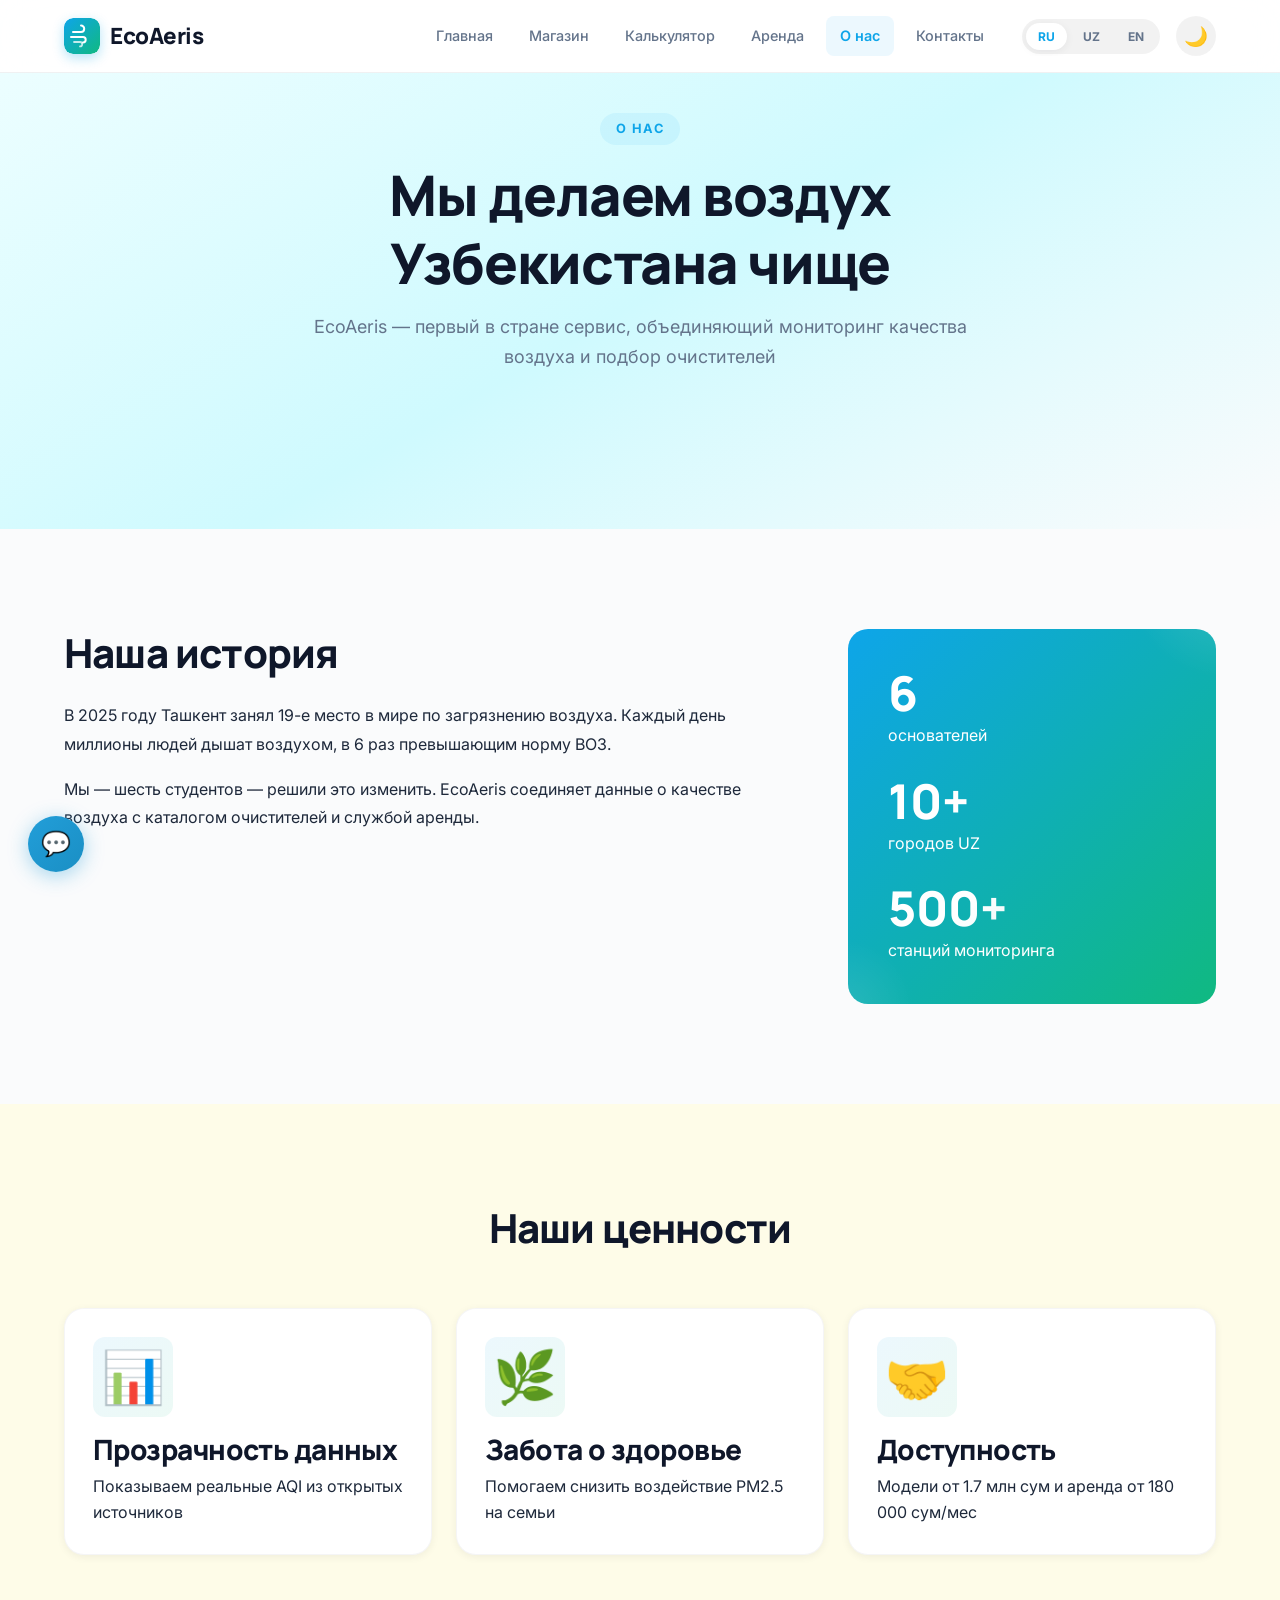
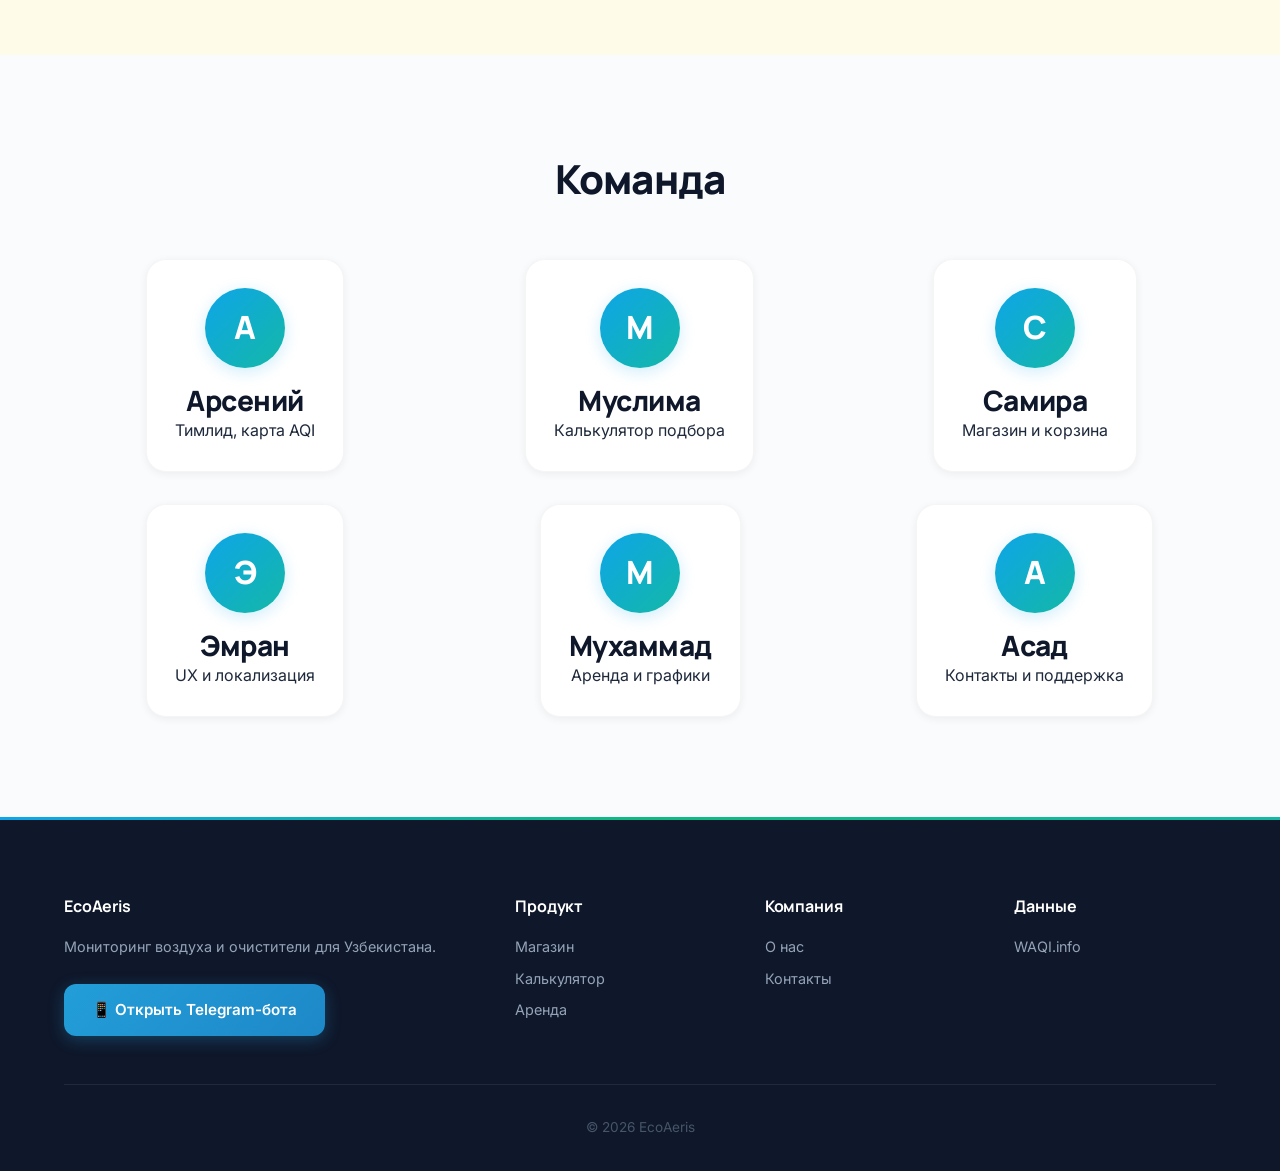
==== commit edb9b6b3: "Fix bot links: all point to @EcoAeris_team_bot" ====
--- a/website/about.html
+++ b/website/about.html
@@ -154,7 +154,7 @@
         <div>
           <h3 class="footer__title">EcoAeris</h3>
           <p data-i18n="footer.tagline">Мониторинг воздуха и очистители для Узбекистана.</p>
-          <a href="https://t.me/ecoaerisbot?start=website" target="_blank" class="footer__tg-btn" data-i18n="footer.bot">📱 Открыть Telegram-бота</a>
+          <a href="https://t.me/EcoAeris_team_bot?start=website" target="_blank" class="footer__tg-btn" data-i18n="footer.bot">📱 Открыть Telegram-бота</a>
         </div>
         <div>
           <h4 class="footer__title" data-i18n="footer.product">Продукт</h4>
@@ -178,6 +178,6 @@
 
   <script src="assets/js/main.js"></script>
   <script src="assets/js/about.js"></script>
-<a href="https://t.me/ecoaerisbot?start=website" target="_blank" class="tg-float" aria-label="Telegram бот">💬</a>
+<a href="https://t.me/EcoAeris_team_bot?start=website" target="_blank" class="tg-float" aria-label="Telegram бот">💬</a>
 </body>
 </html>
--- a/website/assets/css/base.css
+++ b/website/assets/css/base.css
@@ -12,7 +12,7 @@
   --color-secondary: #10B981;      /* Изумрудный — эко, clean */
   --color-secondary-dark: #059669;
   --color-accent: #14B8A6;         /* Бирюзовый */
-  --color-warm: #FEF7ED;           /* Тёплый кремовый — фон секций */
+  --color-warm: #FEFCE8;           /* Тёплый кремовый — фон секций */
   --color-danger: #EF4444;
 
   /* Нейтральные */
@@ -20,7 +20,7 @@
   --color-text: #1E293B;           /* Основной текст */
   --color-muted: #64748B;          /* Серый второстепенный */
   --color-border: #E2E8F0;         /* Границы */
-  --color-bg: #F8FAFC;             /* Фон страницы */
+  --color-bg: #FAFBFC;             /* Фон страницы */
   --color-bg-alt: #F1F5F9;         /* Альтернативный фон */
   --color-white: #FFFFFF;
 
@@ -178,15 +178,7 @@
   line-height: 1.7;
 }
 
-.section__header h2::after {
-  content: '';
-  display: block;
-  width: 64px;
-  height: 3px;
-  margin: 12px auto 0;
-  background: linear-gradient(90deg, var(--color-primary), var(--color-secondary));
-  border-radius: 999px;
-}
+/* gradient underline removed for cleaner look */
 
 /* --- Скрытие для скринридеров --- */
 .sr-only {
--- a/website/assets/css/components.css
+++ b/website/assets/css/components.css
@@ -78,7 +78,7 @@
 
 .card:hover {
   transform: translateY(-6px);
-  box-shadow: var(--shadow-md), inset 3px 0 0 var(--color-primary);
+  box-shadow: var(--shadow-md);
 }
 
 /* --- AQI-бейдж: цвет зависит от значения --- */
--- a/website/assets/css/about.css
+++ b/website/assets/css/about.css
@@ -139,7 +139,7 @@
 .about-hero {
   padding-top: 40px;
   animation: aboutFadeInUp 0.7s ease-out both;
-  background: linear-gradient(160deg, #ECFEFF 0%, #CFFAFE 40%, var(--color-bg) 100%);
+  background: linear-gradient(150deg, #ECFEFF 0%, #CFFAFE 50%, #FAFBFC 100%);
 }
 
 /* --- Story (two columns) --- */
@@ -287,6 +287,7 @@
   gap: 32px;
   justify-items: center;
 }
+
 
 .team-member {
   text-align: center;
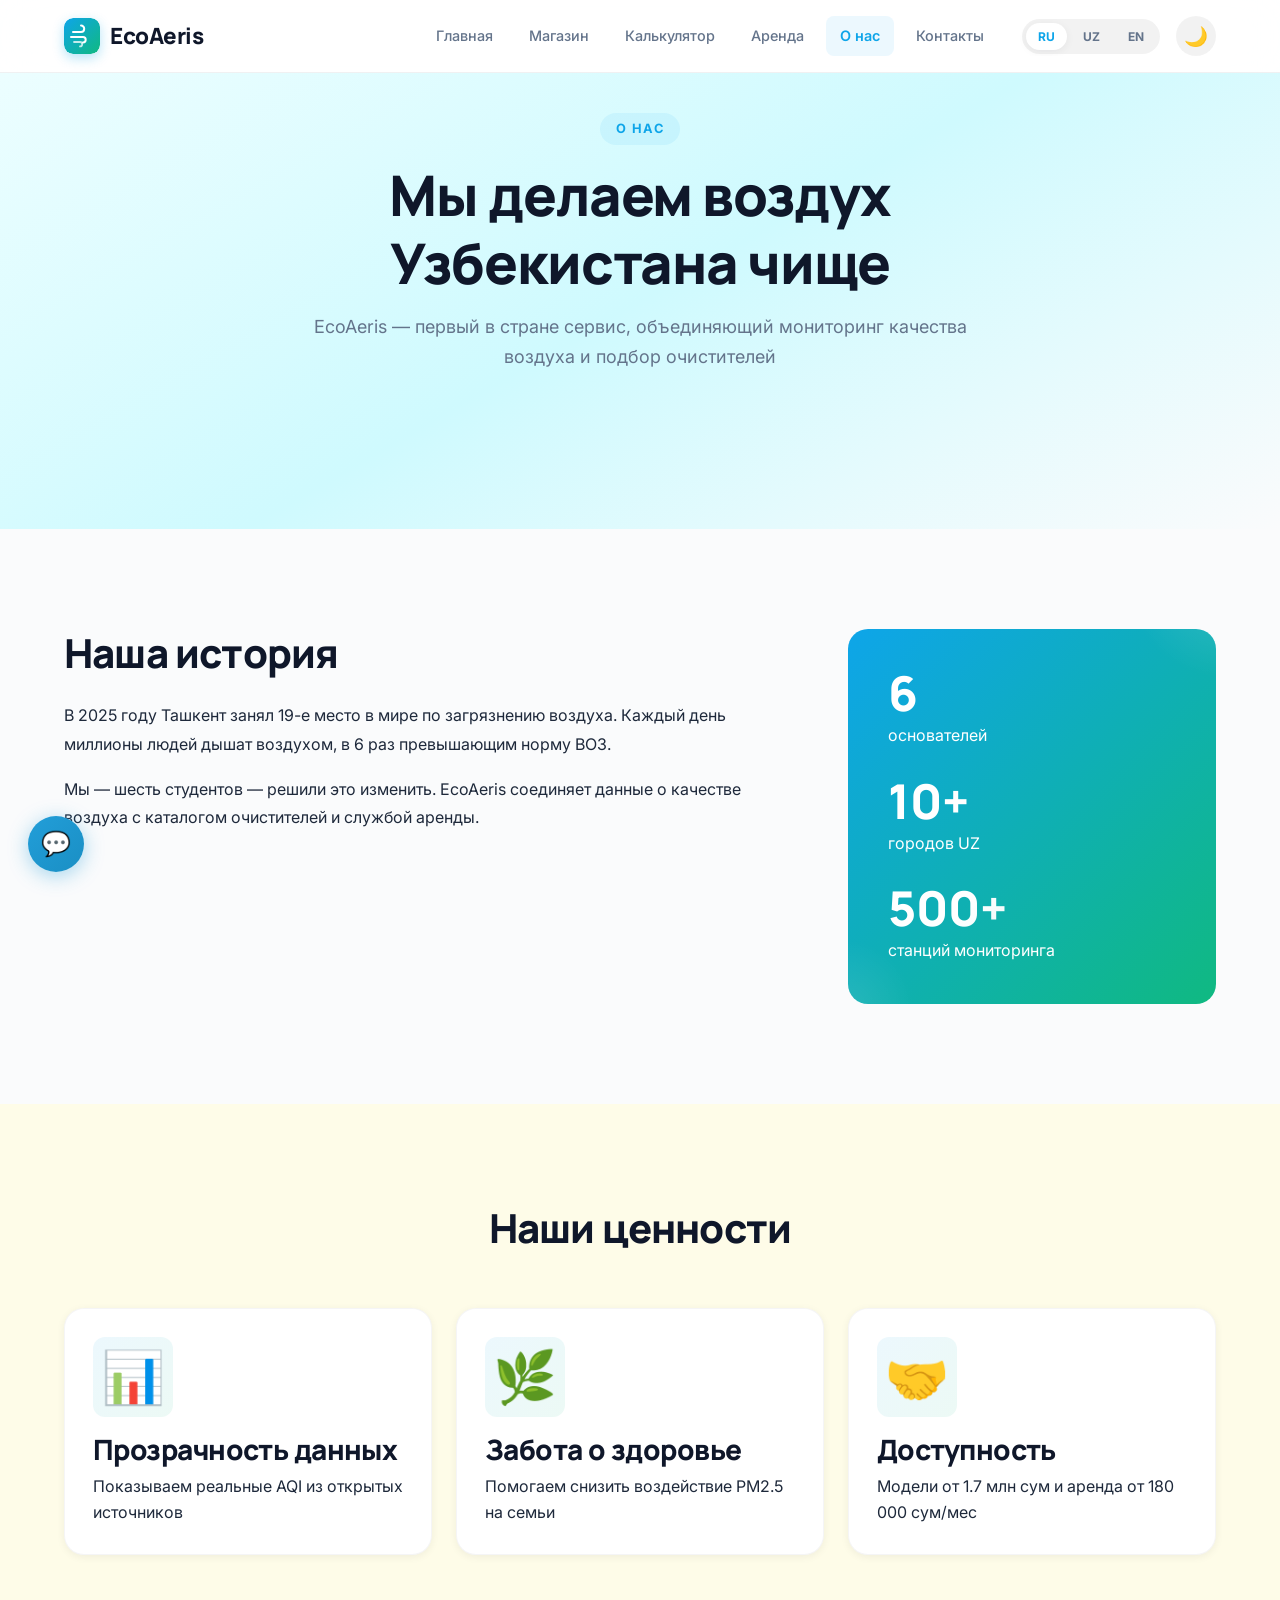
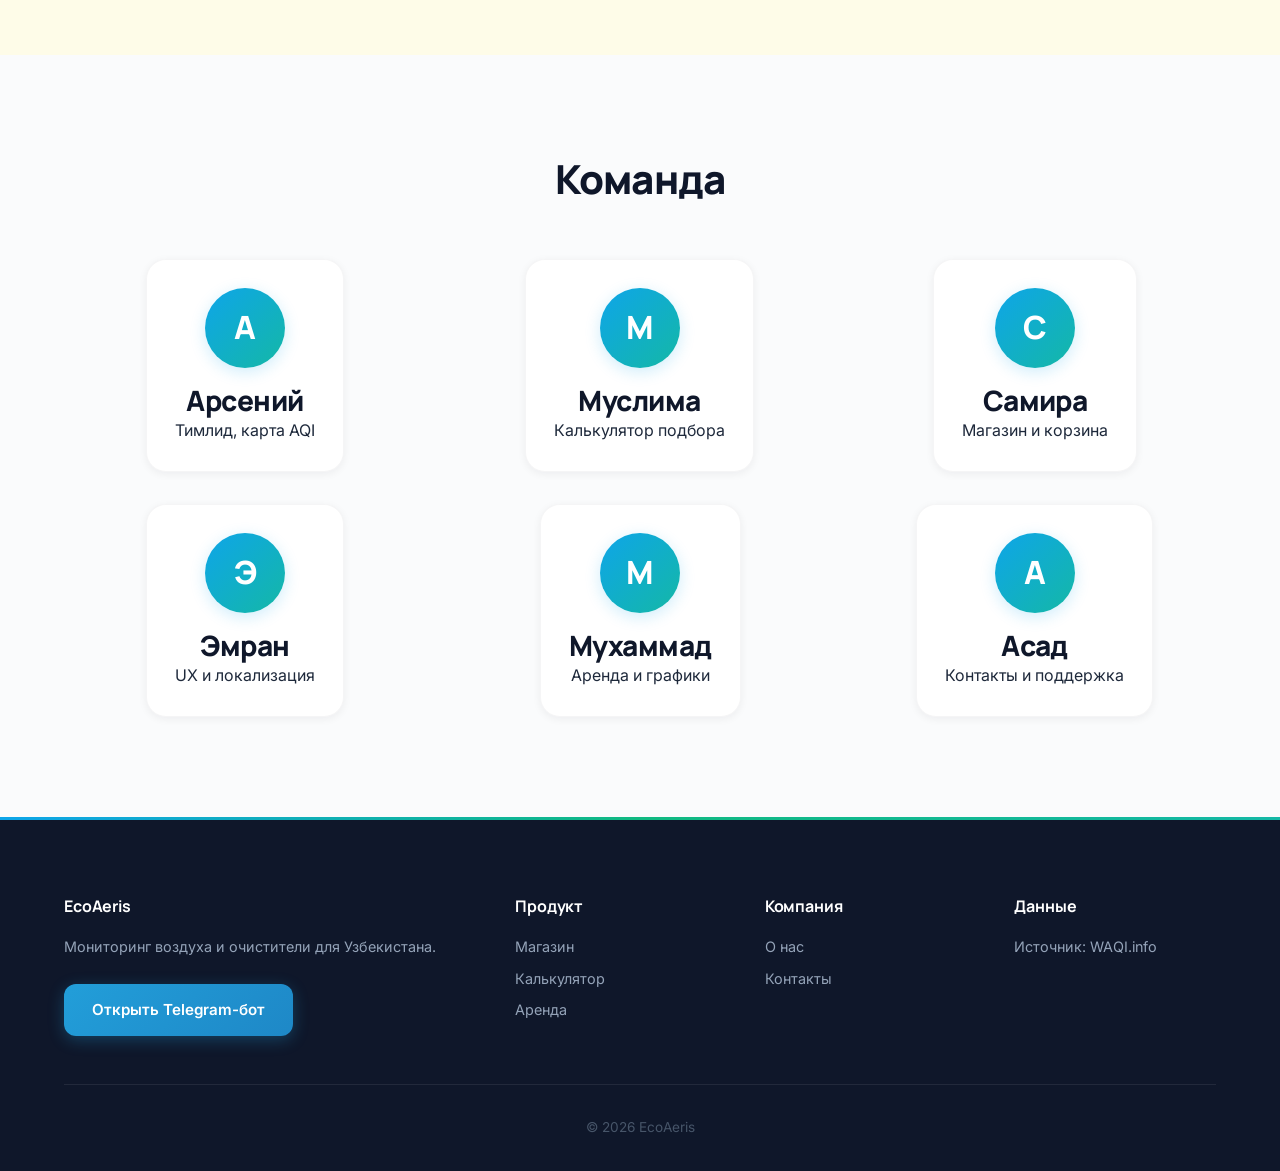
==== commit b38d145e: "Fix all 14 QA audit issues (5 critical + 9 warnings) Critical: - Remove orphan </a> tags in contact." ====
--- a/website/about.html
+++ b/website/about.html
@@ -16,8 +16,17 @@
   <link rel="stylesheet" href="assets/css/about.css">
 </head>
 <body>
+<!--
+  ╔══════════════════════════════════════════════╗
+  ║  СТРАНИЦА: О нас                             ║
+  ║  АВТОР: Эмран                                ║
+  ║  ФАЙЛЫ: about.html, about.css, about.js      ║
+  ║  JS-ФУНКЦИЯ: i18n (RU/UZ/EN) +               ║
+  ║  переключатель тёмной темы                    ║
+  ╚══════════════════════════════════════════════╝
+-->
 
-  <!-- HEADER с переключателями (это моё добавление — добавить во все страницы) -->
+  <!-- HEADER с переключателями -->
   <header class="site-header">
     <div class="container site-header__inner">
       <a href="index.html" class="logo"><img src="assets/images/logo.svg" alt="EcoAeris" class="logo__icon" width="36" height="36"><span>EcoAeris</span></a>
@@ -46,6 +55,7 @@
   </header>
 
   <main>
+    <!-- Страница: О нас | Автор: Эмран | JS: Переключатель языков и темы -->
     <!-- HERO -->
     <section class="section about-hero">
       <div class="container">
@@ -111,7 +121,7 @@
         <header class="section__header">
           <h2 data-i18n="about.team.title">Команда</h2>
         </header>
-        <div class="team-grid" style="grid-template-columns: repeat(3, 1fr);">
+        <div class="team-grid">
           <article class="card team-member">
             <div class="team-member__avatar">А</div>
             <h3>Арсений</h3>
@@ -147,37 +157,36 @@
     </section>
   </main>
 
-  <!-- FOOTER (одинаковый + i18n) -->
   <footer class="site-footer">
     <div class="container">
       <div class="footer__grid">
         <div>
           <h3 class="footer__title">EcoAeris</h3>
-          <p data-i18n="footer.tagline">Мониторинг воздуха и очистители для Узбекистана.</p>
-          <a href="https://t.me/EcoAeris_team_bot?start=website" target="_blank" class="footer__tg-btn" data-i18n="footer.bot">📱 Открыть Telegram-бота</a>
+          <p>Мониторинг воздуха и очистители для Узбекистана.</p>
+          <a href="https://t.me/EcoAeris_team_bot?start=website" target="_blank" rel="noopener" class="footer__tg-btn">Открыть Telegram-бот</a>
         </div>
         <div>
-          <h4 class="footer__title" data-i18n="footer.product">Продукт</h4>
-          <p><a href="shop.html" data-i18n="nav.shop">Магазин</a></p>
-          <p><a href="calculator.html" data-i18n="nav.calc">Калькулятор</a></p>
-          <p><a href="pricing.html" data-i18n="nav.rent">Аренда</a></p>
+          <h4 class="footer__title">Продукт</h4>
+          <p><a href="shop.html">Магазин</a></p>
+          <p><a href="calculator.html">Калькулятор</a></p>
+          <p><a href="pricing.html">Аренда</a></p>
         </div>
         <div>
-          <h4 class="footer__title" data-i18n="footer.company">Компания</h4>
-          <p><a href="about.html" data-i18n="nav.about">О нас</a></p>
-          <p><a href="contact.html" data-i18n="nav.contact">Контакты</a></p>
+          <h4 class="footer__title">Компания</h4>
+          <p><a href="about.html">О нас</a></p>
+          <p><a href="contact.html">Контакты</a></p>
         </div>
         <div>
-          <h4 class="footer__title" data-i18n="footer.data">Данные</h4>
-          <p>WAQI.info</p>
+          <h4 class="footer__title">Данные</h4>
+          <p>Источник: WAQI.info</p>
         </div>
       </div>
-      <div class="footer__bottom">© <span id="footer-year">2026</span> EcoAeris</div>
+      <div class="footer__bottom">&copy; <span id="footer-year">2026</span> EcoAeris</div>
     </div>
   </footer>
 
   <script src="assets/js/main.js"></script>
   <script src="assets/js/about.js"></script>
-<a href="https://t.me/EcoAeris_team_bot?start=website" target="_blank" class="tg-float" aria-label="Telegram бот">💬</a>
+<a href="https://t.me/EcoAeris_team_bot?start=website" target="_blank" rel="noopener" class="tg-float" aria-label="Telegram бот">💬</a>
 </body>
 </html>
--- a/website/assets/css/base.css
+++ b/website/assets/css/base.css
@@ -1,6 +1,7 @@
 /* ============================================================
-   EcoAeris — BASE styles
-   Переменные, reset, базовая типографика.
+   Общие стили — переменные, reset, типографика.
+   Автор: Арсений (тимлид)
+   Файл: base.css
    Этот файл НЕ МЕНЯЕМ без согласования с тимлидом!
    ============================================================ */
 
@@ -134,6 +135,10 @@
 
 button {
   font-family: var(--font-body);
+}
+
+button, a {
+  -webkit-tap-highlight-color: transparent;
 }
 
 /* --- Утилиты --- */
@@ -227,5 +232,6 @@
 
 @media (max-width: 480px) {
   .section { padding: 48px 0; }
+  .container { padding: 0 16px; }
   html { font-size: 15px; }
 }
--- a/website/assets/css/layout.css
+++ b/website/assets/css/layout.css
@@ -1,6 +1,7 @@
 /* ============================================================
-   EcoAeris — LAYOUT
-   Общий header, nav, footer. Одинаковые на всех 6 страницах.
+   Header, навигация, footer — единые для всех страниц.
+   Автор: Арсений
+   Файл: layout.css
    ============================================================ */
 
 /* --- Header (glassmorphism) --- */
@@ -127,6 +128,7 @@
     padding: 24px;
     gap: 4px;
     overflow-y: auto;
+    z-index: 999;
   }
   .nav.open .nav__link {
     font-size: 1.1rem;
@@ -227,6 +229,10 @@
   .footer__grid {
     grid-template-columns: 1fr;
     gap: 24px;
+  }
+  .footer__tg-btn {
+    width: 100%;
+    text-align: center;
   }
 }
 
--- a/website/assets/css/components.css
+++ b/website/assets/css/components.css
@@ -1,6 +1,7 @@
 /* ============================================================
-   EcoAeris — COMPONENTS
-   Переиспользуемые UI-компоненты (кнопки, карточки, бейджи).
+   Кнопки, карточки, бейджи — переиспользуемые компоненты.
+   Автор: Арсений
+   Файл: components.css
    ============================================================ */
 
 /* --- Кнопки --- */
--- a/website/assets/css/about.css
+++ b/website/assets/css/about.css
@@ -1,5 +1,7 @@
 /* ============================================================
-   ABOUT — improved CSS
+   О нас — история, ценности, команда, тёмная тема.
+   Автор: Эмран
+   Файл: about.css
    Dark theme via [data-theme] + smooth transitions + entrance anims
    ============================================================ */
 
